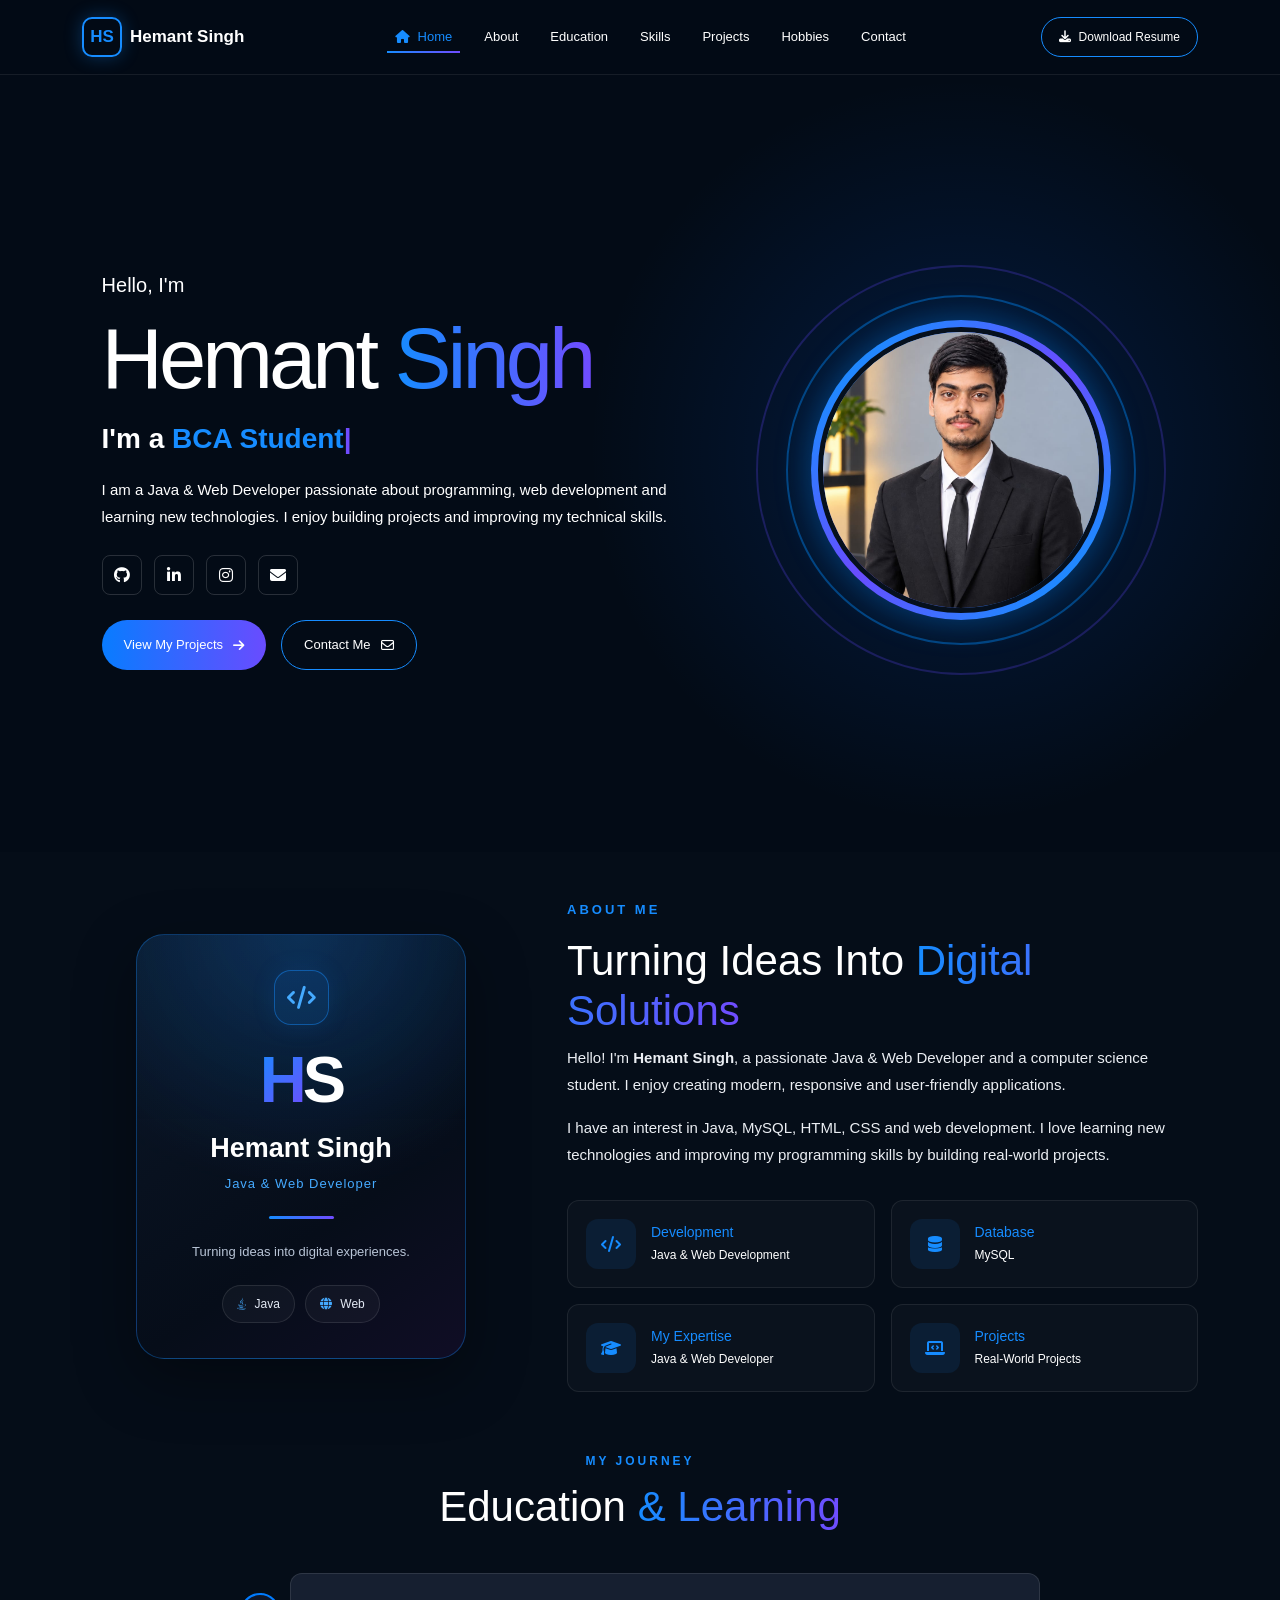
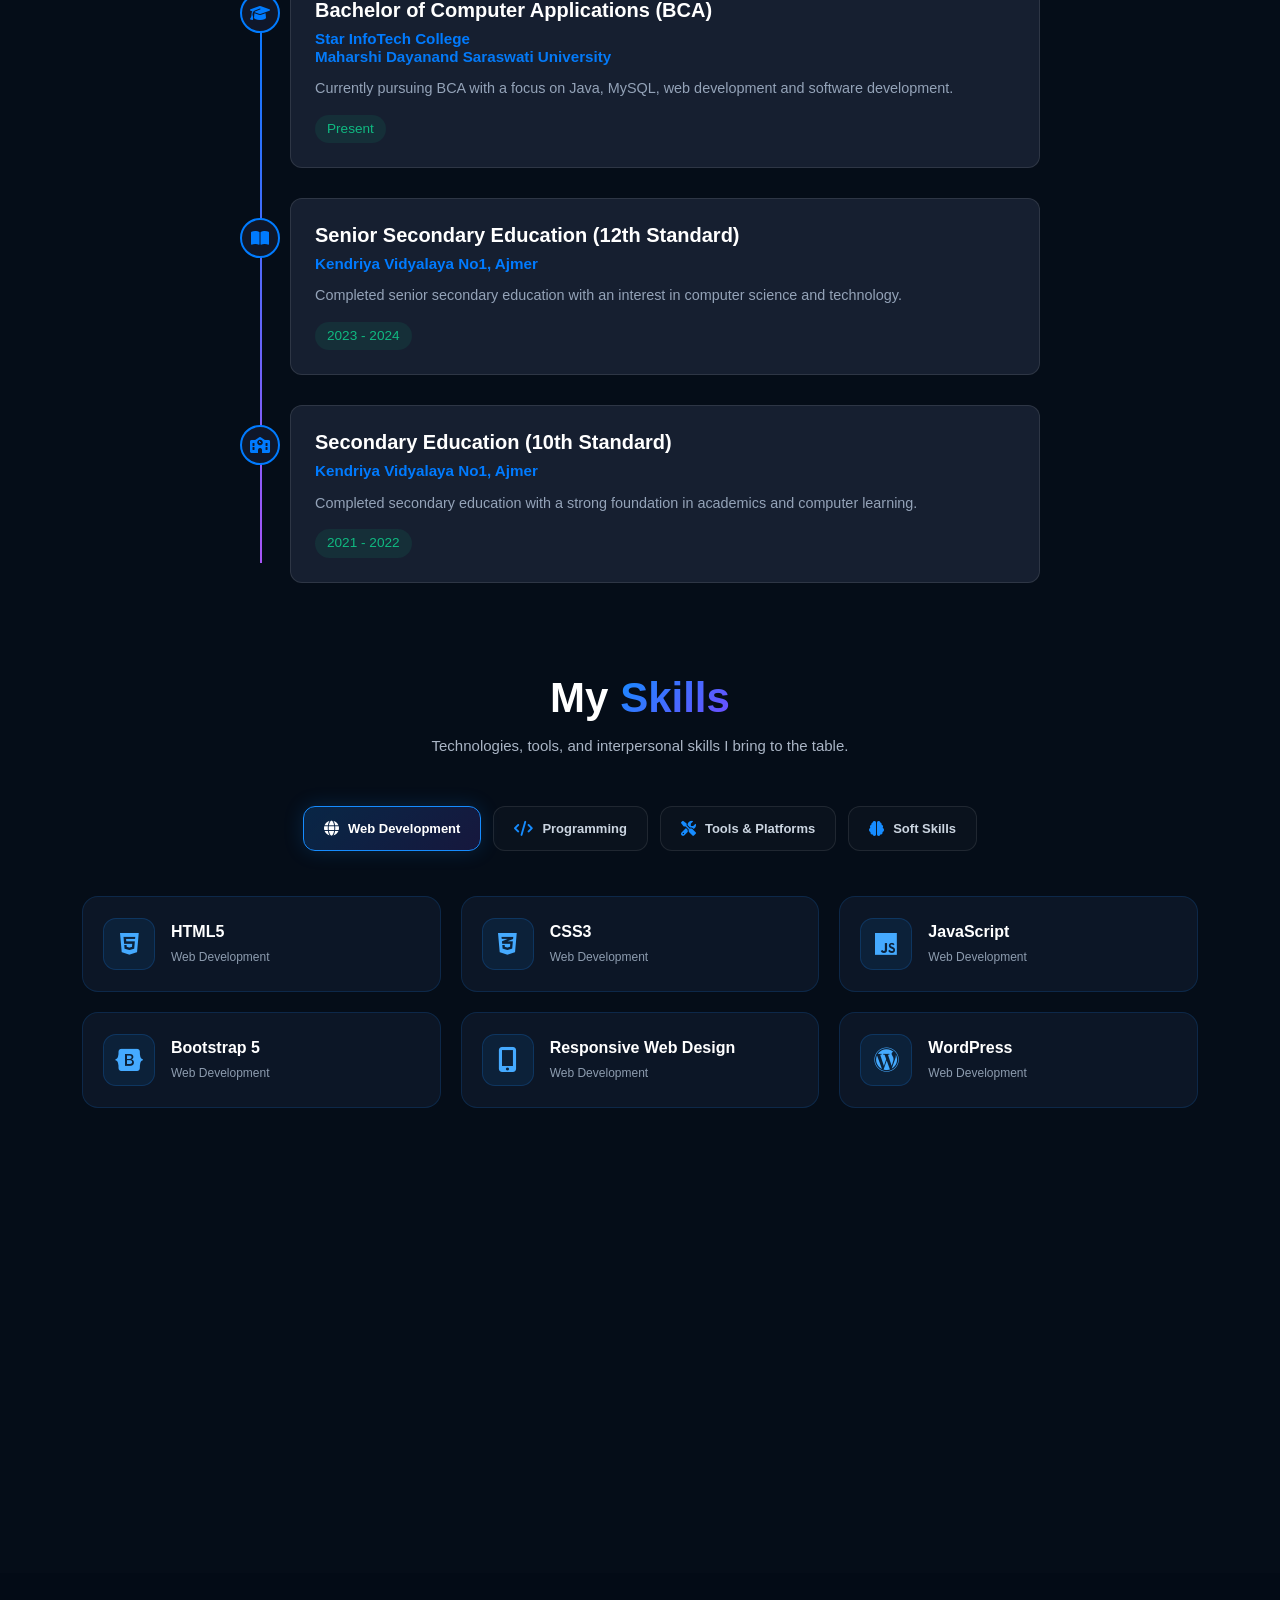
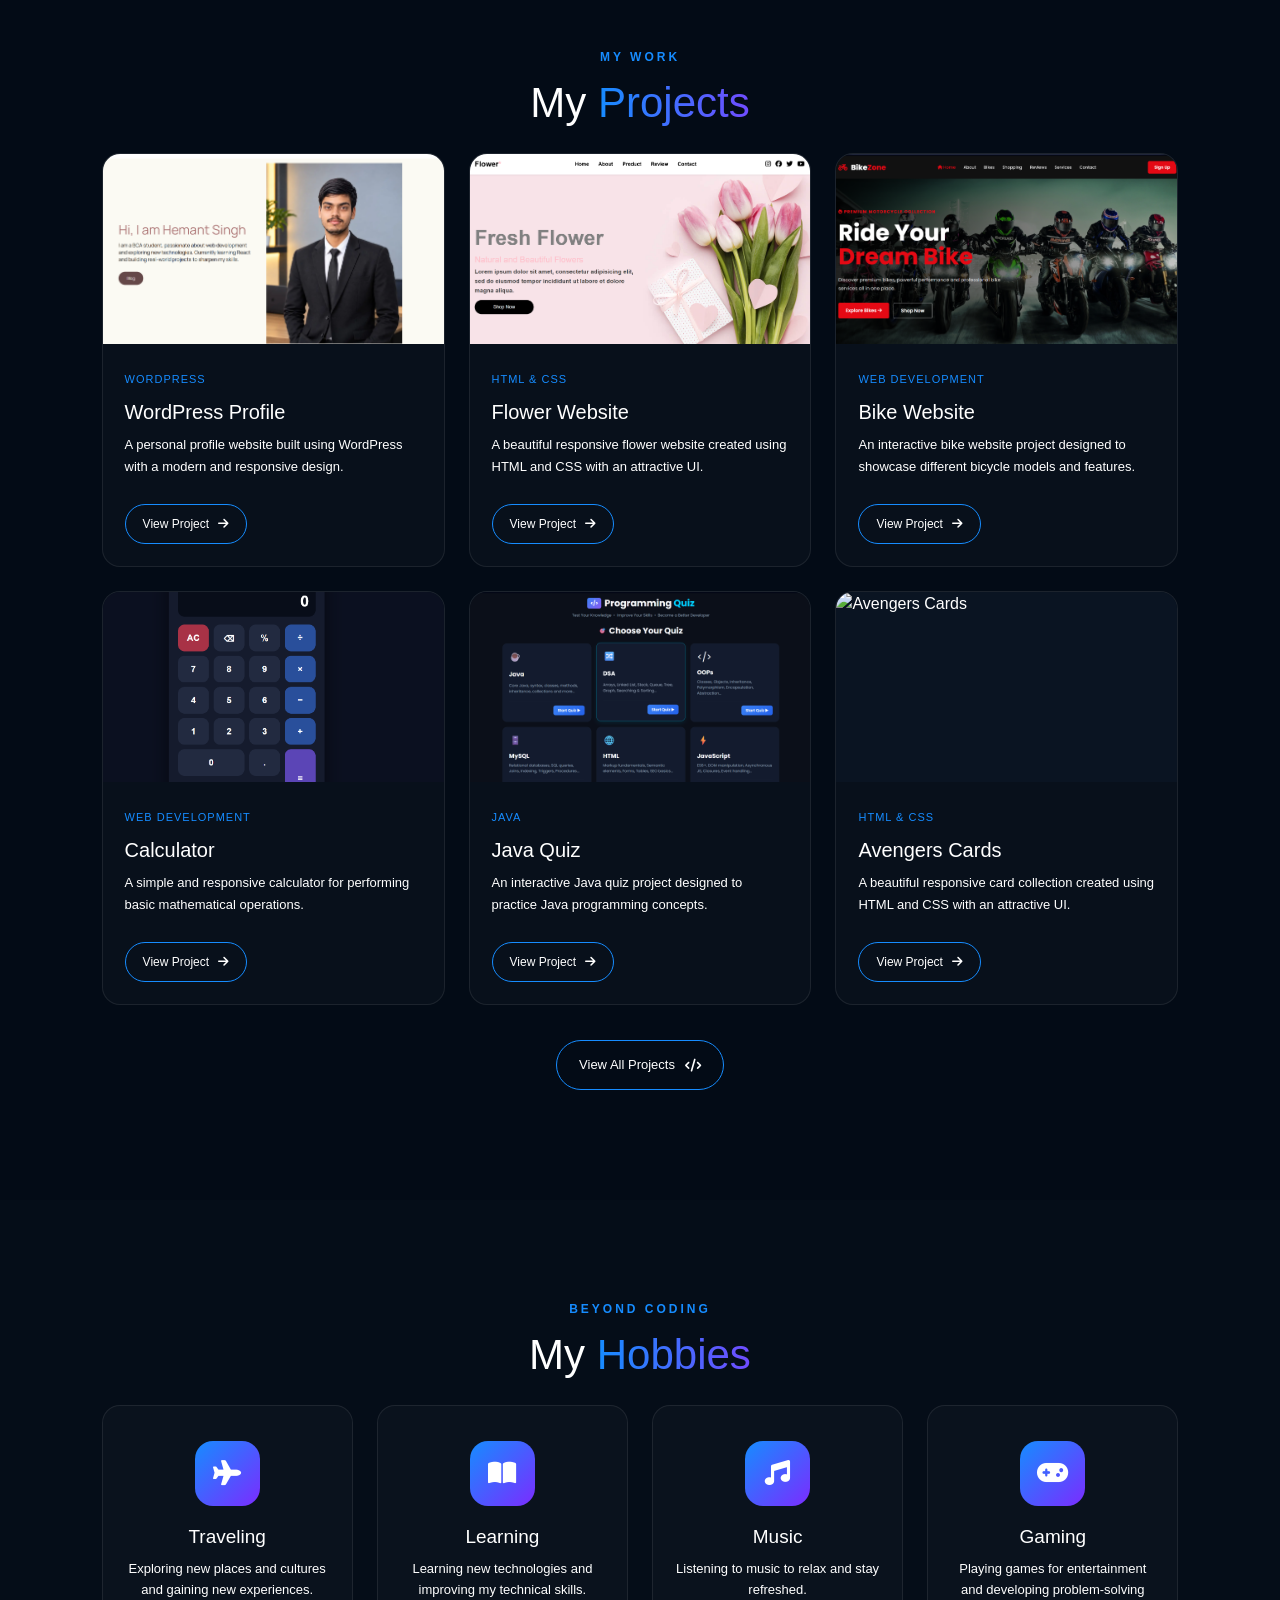
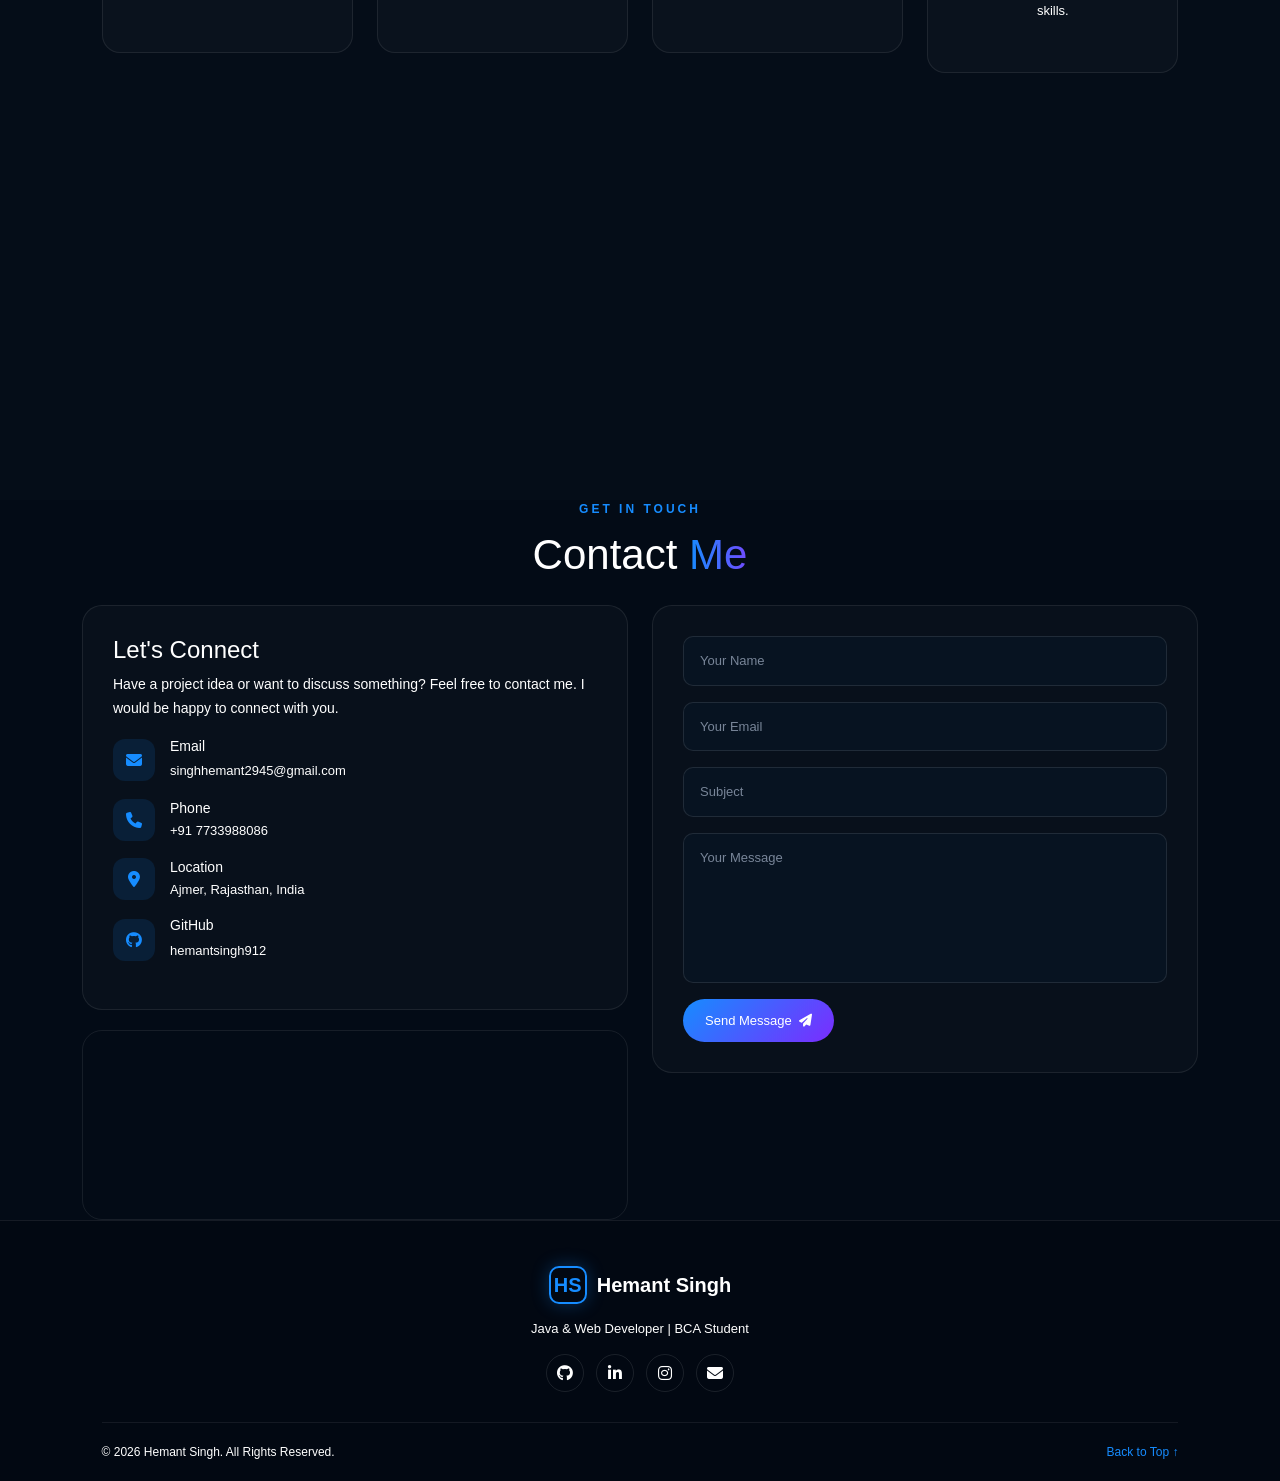
==== index.html @ c43067c3 "Add files via upload" ====
<!DOCTYPE html>
<html lang="en">

<head>
    <meta charset="UTF-8">
    <meta name="viewport" content="width=device-width, initial-scale=1.0">

    <title>Hemant Singh | Portfolio</title>

    <link href="https://cdn.jsdelivr.net/npm/bootstrap@5.3.3/dist/css/bootstrap.min.css"rel="stylesheet">
    <link rel="stylesheet"href="https://cdnjs.cloudflare.com/ajax/libs/font-awesome/6.5.2/css/all.min.css">
    <link rel="stylesheet" href="css/style.css">

    <script
            src="https://cdn.jsdelivr.net/npm/bootstrap@5.3.3/dist/js/bootstrap.bundle.min.js">
    </script>

</head>

<body>

    
<nav class="navbar navbar-expand-lg navbar-dark fixed-top custom-navbar">

    <div class="container">

        <a href="#home"class="navbar-brand logo d-flex align-items-center gap-2">

            <span>HS</span>
            Hemant Singh

        </a>

        <button class="navbar-toggler border-0 shadow-none"type="button"data-bs-toggle="collapse"
        data-bs-target="#portfolioNavbar"aria-controls="portfolioNavbar"aria-expanded="false"
        aria-label="Toggle navigation">
            <i class="fa-solid fa-bars"></i>
        </button>

        <div class="collapse navbar-collapse" id="portfolioNavbar">

            <ul class="navbar-nav mx-auto gap-lg-3 text-center">

                <li class="nav-item">
                    <a class="nav-link active" href="#home">
                        <i class="fa-solid fa-house me-1"></i>
                        Home
                    </a>
                </li>

                <li class="nav-item">
                    <a class="nav-link" href="#about">About</a>
                </li>

                <li class="nav-item">
                    <a class="nav-link" href="#education">Education</a>
                </li>

                <li class="nav-item">
                    <a class="nav-link" href="#skills">Skills</a>
                </li>

                <li class="nav-item">
                    <a class="nav-link" href="#projects">Projects</a>
                </li>

                <li class="nav-item">
                    <a class="nav-link" href="#hobbies">Hobbies</a>
                </li>

                <li class="nav-item">
                    <a class="nav-link" href="#contact">Contact</a>
                </li>

            </ul>

            <a href="Hemant_Singh_Resume2026.pdf" class="cv-btn mx-auto mx-lg-0" download>

                <i class="fa-solid fa-download"></i>
                Download Resume

            </a>

          

        </div>

    </div>

</nav>


<!-- =========================================================
     HOME
========================================================= -->

<section id="home"
         class="home min-vh-100 d-flex align-items-center">

    <div class="container">

        <div class="row align-items-center gy-5">

            <div class="col-lg-7 home-content">

                <p class="hello mb-3">Hello, I'm </p>
                <h1>Hemant <span>Singh</span></h1>
                <h2 class="typing-heading" style="color: white;">
                    I'm a <span id="typing-text"></span><span class="cursor">|</span>
                </h2>

                <p class="description">
                    I am a Java & Web Developer passionate about programming,
                    web development and learning new technologies.
                    I enjoy building projects and improving my
                    technical skills.
                </p>

                <div class="social">

                    <a href="https://github.com/hemantsingh912" aria-label="GitHub">
                        <i class="fa-brands fa-github"></i>
                    </a>

                    <a href="https://www.linkedin.com/in/hemant-singh-1b76ba379/" aria-label="LinkedIn">
                        <i class="fa-brands fa-linkedin-in"></i>
                    </a>

                    <a href="https://www.instagram.com/hemantsingh5435/" aria-label="Instagram">
                        <i class="fa-brands fa-instagram"></i>
                    </a>

                    <a href="mailto:singhhemant2945@gmail.com" aria-label="Email">
                        <i class="fa-solid fa-envelope"></i>
                    </a>

                </div>

                <div class="buttons">

                    <a href="#projects" class="btn-primary-custom">
                        View My Projects
                        <i class="fa-solid fa-arrow-right"></i>

                    </a>

                    <a href="#contact"class="btn-secondary-custom">
                        Contact Me
                        <i class="fa-regular fa-envelope"></i>
                    </a>
                </div>
            </div>

            

            <div class="col-lg-5 home-image">

                <div class="profile-circle">
                    <img src="image/hemantsingh.jpeg"alt="Hemant Singh">
                </div>

                <div class="circle-one"></div>
                <div class="circle-two"></div>
            </div>
        </div>
    </div>
</section>


<!-- =========================================================
     ABOUT
========================================================= -->

<section id="about" class="about">

    <div class="container">

        <div class="row align-items-center g-5">

            <div class="col-lg-5">

              
<div class="about-box mx-auto">

    <div class="about-card-glow"></div>

    <div class="about-icon">
        <i class="fa-solid fa-code"></i>
    </div>

    <div class="about-initials">
        <span>H</span>S
    </div>

    <h3>Hemant Singh</h3>

    <p class="about-role">Java & Web Developer</p>

    <div class="about-divider"></div>

    <p class="about-description">Turning ideas into digital experiences.</p>

    <div class="about-badges">
        <span><i class="fa-brands fa-java"></i> Java</span>
        <span><i class="fa-solid fa-globe"></i> Web</span>
    </div>

</div>



            </div>

            <div class="col-lg-7 about-content">

                <p class="section-tag">ABOUT ME</p>

                <h2>Turning Ideas Into
                    <span>Digital Solutions</span>
                </h2>

                <p>
                    Hello! I'm <strong>Hemant Singh</strong>, a passionate
                    Java & Web Developer and a computer science
                    student. I enjoy creating modern, responsive and
                    user-friendly applications.
                </p>

                <p >
                    I have an interest in Java, MySQL, HTML, CSS and
                    web development. I love learning new technologies
                    and improving my programming skills by building
                    real-world projects.
                </p>


                <div class="row g-3 mt-3">

                    <div class="col-md-6">
                        <div class="info-item h-100">

                            <i class="fa-solid fa-code"></i>

                            <div>
                                <h4>Development</h4>
                                <p>Java & Web Development</p>
                            </div>

                        </div>
                    </div>


                    <div class="col-md-6">
                        <div class="info-item h-100">

                            <i class="fa-solid fa-database"></i>

                            <div>
                                <h4>Database</h4>
                                <p>MySQL</p>
                            </div>

                        </div>
                    </div>


                    <div class="col-md-6">
                        <div class="info-item h-100">

                            <i class="fa-solid fa-graduation-cap"></i>

                            <div>
                                <h4>My Expertise</h4>
                                <p>Java & Web Developer</p>
                            </div>

                        </div>
                    </div>


                    <div class="col-md-6">
                        <div class="info-item h-100">

                            <i class="fa-solid fa-laptop-code"></i>

                            <div>
                                <h4>Projects</h4>
                                <p>Real-World Projects</p>
                            </div>

                        </div>
                    </div>

                </div>

            </div>

        </div>

    </div>

</section>


<!-- =========================================================
     EDUCATION
========================================================= -->

<section id="education" class="education">
    <div class="container">
        <div class="section-heading">
            <p>MY JOURNEY</p>
            <h2>Education <span>& Learning</span></h2>
        </div>

        <div class="timeline-container">
            <div class="timeline-line"></div>

           <!-- BCA -->
             <div class="timeline-item">
                <div class="timeline-icon">
                    <i class="fa-solid fa-graduation-cap"></i>
                </div>
                <div class="education-card">
                    <div class="edu-content">
                        <h3>Bachelor of Computer Applications (BCA)</h3>
                        <h4><b style="color: #007bff;">Star InfoTech College</b><br><b style="color: #047af8;">Maharshi Dayanand Saraswati University</b></h4>
                        <p>
                            Currently pursuing BCA with a focus on Java,
                            MySQL, web development and software development.
                        </p>
                        <span class="edu-year">Present</span>
                    </div>
                </div>
            </div> 

            <!-- 12TH -->
            <div class="timeline-item">
                <div class="timeline-icon">
                    <i class="fa-solid fa-book-open"></i>
                </div>
                <div class="education-card">
                    <div class="edu-content">
                        <h3>Senior Secondary Education (12th Standard)</h3>
                        <h4><b style="color: #007bff;">Kendriya Vidyalaya No1, Ajmer</b></h4>
                        <p>
                            Completed senior secondary education with an
                            interest in computer science and technology.
                        </p>
                        <span class="edu-year">2023 - 2024</span>
                    </div>
                </div>
            </div>
             <!-- 10TH -->
            <div class="timeline-item">
                <div class="timeline-icon">
                    <i class="fa-solid fa-school"></i>
                </div>
                <div class="education-card">
                    <div class="edu-content">
                        <h3>Secondary Education (10th Standard)</h3>
                        <h4><b style="color: #007bff;">Kendriya Vidyalaya No1, Ajmer</b></h4>
                        <p>
                            Completed secondary education with a strong
                            foundation in academics and computer learning.
                        </p>
                        <span class="edu-year">2021 - 2022</span>
                    </div>
                </div>
            </div>
            

        </div>
    </div>
</section>





<!-- =========================================================
     SKILLS
========================================================= -->

<section id="skills" class="hs-skills">

    <div class="container">

        <!-- HEADER -->

        <div class="text-center mb-5">

            <!-- <div class="hs-skills-tag">
                <i class="fa-solid fa-code"></i>
                TECHNICAL & PROFESSIONAL SKILLS
            </div> -->

            <h2 class="hs-skills-title">
                My <span>Skills</span>
            </h2>

            <p class="hs-skills-subtitle">
                Technologies, tools, and interpersonal skills I bring to the table.
            </p>

        </div>


        <!-- CATEGORY FILTERS -->

        <div class="hs-skill-filters">

            <button class="hs-filter-btn active"
                data-filter="web"
                aria-pressed="true">

                <i class="fa-solid fa-globe"></i>
                Web Development

            </button>

            <button class="hs-filter-btn"
                data-filter="programming"
                aria-pressed="false">

                <i class="fa-solid fa-code"></i>
                Programming

            </button>

            <button class="hs-filter-btn"
                data-filter="tools"
                aria-pressed="false">

                <i class="fa-solid fa-screwdriver-wrench"></i>
                Tools & Platforms

            </button>

            <button class="hs-filter-btn"
                data-filter="softskills"
                aria-pressed="false">

                <i class="fa-solid fa-brain"></i>
                Soft Skills

            </button>

        </div>


        <!-- SKILLS GRID -->

        <div class="hs-skills-grid">


            <!-- WEB DEVELOPMENT -->

            <div class="hs-skill-card" data-category="web">

                <div class="hs-skill-icon">
                    <i class="fa-brands fa-html5"></i>
                </div>

                <div>
                    <h4>HTML5</h4>
                    <p>Web Development</p>
                </div>

            </div>


            <div class="hs-skill-card" data-category="web">

                <div class="hs-skill-icon">
                    <i class="fa-brands fa-css3-alt"></i>
                </div>

                <div>
                    <h4>CSS3</h4>
                    <p>Web Development</p>
                </div>

            </div>


            <div class="hs-skill-card" data-category="web">

                <div class="hs-skill-icon">
                    <i class="fa-brands fa-js"></i>
                </div>

                <div>
                    <h4>JavaScript</h4>
                    <p>Web Development</p>
                </div>

            </div>


            <div class="hs-skill-card" data-category="web">

                <div class="hs-skill-icon">
                    <i class="fa-brands fa-bootstrap"></i>
                </div>

                <div>
                    <h4>Bootstrap 5</h4>
                    <p>Web Development</p>
                </div>

            </div>

            <div class="hs-skill-card" data-category="web">

                <div class="hs-skill-icon">
                    <i class="fa-solid fa-mobile-screen-button"></i>
                </div>

                <div>
                    <h4>Responsive Web Design</h4>
                    <p>Web Development</p>
                </div>

            </div>


            <div class="hs-skill-card" data-category="web">

                <div class="hs-skill-icon">
                    <i class="fa-brands fa-wordpress"></i>
                </div>

                <div>
                    <h4>WordPress</h4>
                    <p>Web Development</p>
                </div>

            </div>


            <!-- PROGRAMMING -->

            <div class="hs-skill-card" data-category="programming">

                <div class="hs-skill-icon">
                    <i class="fa-brands fa-java"></i>
                </div>

                <div>
                    <h4>Java</h4>
                    <p>Programming</p>
                </div>

            </div>

            <div class="hs-skill-card" data-category="programming">

                <div class="hs-skill-icon">
                    <i class="fa-solid fa-diagram-project"></i>
                </div>

                <div>
                    <h4>Data Structures & Algorithms (DSA)</h4>
                    <p>Programming</p>
                </div>

            </div>


            <div class="hs-skill-card" data-category="programming">

                <div class="hs-skill-icon">
                    <i class="fa-solid fa-c"></i>
                </div>

                <div>
                    <h4>C</h4>
                    <p>Programming</p>
                </div>

            </div>


            <div class="hs-skill-card" data-category="programming">

                <div class="hs-skill-icon">
                    <i class="fa-solid fa-code"></i>
                </div>

                <div>
                    <h4>C++</h4>
                    <p>Programming</p>
                </div>

            </div>


            <div class="hs-skill-card" data-category="programming">

                <div class="hs-skill-icon">
                    <i class="fa-brands fa-python"></i>
                </div>

                <div>
                    <h4>Python</h4>
                    <p>Programming</p>
                </div>

            </div>


            <div class="hs-skill-card" data-category="programming">

                <div class="hs-skill-icon">
                    <i class="fa-solid fa-database"></i>
                </div>

                <div>
                    <h4>MySQL</h4>
                    <p>Database & Programming</p>
                </div>

            </div>


            <!-- TOOLS & PLATFORMS -->

            <div class="hs-skill-card" data-category="tools">

                <div class="hs-skill-icon">
                    <i class="fa-brands fa-github"></i>
                </div>

                <div>
                    <h4>Git & GitHub</h4>
                    <p>Version Control</p>
                </div>

            </div>


            <div class="hs-skill-card" data-category="tools">

                <div class="hs-skill-icon">
                    <i class="fa-solid fa-palette"></i>
                </div>

                <div>
                    <h4>Canva</h4>
                    <p>Design Tool</p>
                </div>

            </div>


            <div class="hs-skill-card" data-category="tools">

                <div class="hs-skill-icon">
                    <i class="fa-brands fa-salesforce"></i>
                </div>

                <div>
                    <h4>Salesforce</h4>
                    <p>Platform</p>
                </div>

            </div>

            <div class="hs-skill-card" data-category="tools">

                <div class="hs-skill-icon">
                    <i class="fa-solid fa-code"></i>
                </div>

                <div>
                    <h4>Visual Studio Code (VS Code)</h4>
                    <p>Development Tool</p>
                </div>

            </div>


            <div class="hs-skill-card" data-category="tools">

                <div class="hs-skill-icon">
                    <i class="fa-solid fa-cloud"></i>
                </div>

                <div>
                    <h4>Cloud AI</h4>
                    <p>Platform</p>
                </div>

            </div>


            <!-- SOFT SKILLS -->

            <div class="hs-skill-card" data-category="softskills">

                <div class="hs-skill-icon">
                    <i class="fa-solid fa-comments"></i>
                </div>

                <div>
                    <h4>Communication</h4>
                    <p>Soft Skills</p>
                </div>

            </div>


            <div class="hs-skill-card" data-category="softskills">

                <div class="hs-skill-icon">
                    <i class="fa-solid fa-people-group"></i>
                </div>

                <div>
                    <h4>Teamwork</h4>
                    <p>Soft Skills</p>
                </div>

            </div>


            <div class="hs-skill-card" data-category="softskills">

                <div class="hs-skill-icon">
                    <i class="fa-solid fa-lightbulb"></i>
                </div>

                <div>
                    <h4>Problem Solving</h4>
                    <p>Soft Skills</p>
                </div>

            </div>


            <div class="hs-skill-card" data-category="softskills">

                <div class="hs-skill-icon">
                    <i class="fa-solid fa-clock"></i>
                </div>

                <div>
                    <h4>Time Management</h4>
                    <p>Soft Skills</p>
                </div>

            </div>


            <div class="hs-skill-card" data-category="softskills">

                <div class="hs-skill-icon">
                    <i class="fa-solid fa-sliders"></i>
                </div>

                <div>
                    <h4>Adaptability</h4>
                    <p>Soft Skills</p>
                </div>

            </div>


            <div class="hs-skill-card" data-category="softskills">

                <div class="hs-skill-icon">
                    <i class="fa-solid fa-book-open"></i>
                </div>

                <div>
                    <h4>Continuous Learning</h4>
                    <p>Soft Skills</p>
                </div>

            </div>


        </div>

    </div>

</section>

<!-- =========================================================
     PROJECTS
========================================================= -->

<section id="projects" class="projects">

    <div class="container">

        <div class="section-heading">

            <p>MY WORK</p>

            <h2>
                My <span>Projects</span>
            </h2>

        </div>


        <div class="row g-4">

            <!-- WORDPRESS -->

            <div class="col-md-6 col-lg-4">

                <div class="project-card">

                    <div class="project-image">
                        <img src="image/pw.png"
                             alt="WordPress Project">
                    </div>

                    <div class="project-content">

                        <span class="project-type">
                            WordPress
                        </span>

                        <h3>WordPress Profile</h3>

                        <p>
                            A personal profile website built using
                            WordPress with a modern and responsive design.
                        </p>

                        <a href="https://hemantsinghdev.blog/" class="project-btn " target="_blank">
                            View Project
                            <i class="fa-solid fa-arrow-right"></i>
                        </a>

                    </div>

                </div>

            </div>


            <!-- Flower website -->

             <div class="col-md-6 col-lg-4">

                <div class="project-card">

                    <div class="project-image">
                        <img src="image/flower.png"
                             alt="Flower Website">
                    </div>

                    <div class="project-content">

                        <span class="project-type">
                            HTML & CSS
                        </span>

                        <h3>Flower Website</h3>

                        <p>
                            A beautiful responsive flower website created
                            using HTML and CSS with an attractive UI.
                        </p>

                        <a href="https://hemantsingh912.github.io/flower-Web-site/" class="project-btn" target="_blank">
                            View Project
                            <i class="fa-solid fa-arrow-right"></i>
                        </a>

                    </div>

                </div>

            </div>


            <!-- Bike Website -->

            <div class="col-md-6 col-lg-4">

                <div class="project-card">

                    <div class="project-image">
                        <img src="image/bike.png"
                             alt="Bike Website">
                    </div>

                    <div class="project-content">

                        <span class="project-type">
                            Web Development
                        </span>

                        <h3>Bike Website</h3>

                        <p>
                            An interactive bike website project designed
                            to showcase different bicycle models and features.
                        </p>

                        <a href="https://hemantsingh912.github.io/BikeWebsite/" class="project-btn" target="_blank">
                            View Project
                            <i class="fa-solid fa-arrow-right"></i>
                        </a>

                    </div>

                </div>

            </div>


            <!-- AGE CALCULATOR -->

            <div class="col-md-6 col-lg-4">

                <div class="project-card">

                    <div class="project-image">
                        <img src="image/calculator.png"
                             alt="Calculator">
                    </div>

                    <div class="project-content">

                        <span class="project-type">
                            Web Development
                        </span>

                        <h3>Calculator</h3>

                        <p>
                            A simple and responsive calculator for
                            performing basic mathematical operations.
                        </p>

                        <a href="https://hemantsingh912.github.io/Calculator/" class="project-btn" target="_blank">
                            View Project
                            <i class="fa-solid fa-arrow-right"></i>
                        </a>

                    </div>

                </div>

            </div>

            <!-- JAVA -->

            <div class="col-md-6 col-lg-4">

                <div class="project-card">

                    <div class="project-image">
                        <img src="image/quiz.png"
                             alt="Java Quiz">
                    </div>

                    <div class="project-content">

                        <span class="project-type">
                            Java
                        </span>

                        <h3>Java Quiz</h3>

                        <p>
                            An interactive Java quiz project designed
                            to practice Java programming concepts.
                        </p>

                        <a href="https://hemantsingh912.github.io/Quiz/" class="project-btn" target="_blank">
                            View Project
                            <i class="fa-solid fa-arrow-right"></i>
                        </a>

                    </div>

                </div>

            </div>

            <!-- Cards -->

            <div class="col-md-6 col-lg-4">

                <div class="project-card">

                    <div class="project-image">
                        <img src="image/ACards.png"
                             alt="Avengers Cards">
                    </div>

                    <div class="project-content">

                        <span class="project-type">
                            HTML & CSS
                        </span>

                        <h3>Avengers Cards</h3>

                        <p>
                            A beautiful responsive card collection created
                            using HTML and CSS with an attractive UI.
                        </p>

                        <a href="https://hemantsingh912.github.io/Averenger-cards/" class="project-btn" target="_blank">
                            View Project
                            <i class="fa-solid fa-arrow-right"></i>
                        </a>

                    </div>

                </div>

            </div>

        </div>

    </div>
        <div class="back-profile">
            <a href="project.html"class="btn-secondary-custom"> View All Projects<i class="fa-solid fa-code"></i></a>

    </div>

</section>


<!-- =========================================================
     HOBBIES
========================================================= -->

<section id="hobbies" class="hobbies">

    <div class="container">

        <div class="section-heading">

            <p>BEYOND CODING</p>

            <h2>
                My <span>Hobbies</span>
            </h2>

        </div>


        <div class="row g-4 justify-content-center">

            <!-- Traveling -->

            <div class="col-sm-6 col-lg-3">

                <div class="hobby-card">

                    <div class="hobby-icon">
                        <i class="fa-solid fa-plane"></i>
                    </div>

                    <h3>Traveling</h3>

                    <p>
                        Exploring new places and cultures and gaining new experiences.
                    </p>

                </div>

            </div>


            <!-- LEARNING -->

            <div class="col-sm-6 col-lg-3">

                <div class="hobby-card">

                    <div class="hobby-icon">
                        <i class="fa-solid fa-book-open"></i>
                    </div>

                    <h3>Learning</h3>

                    <p>
                        Learning new technologies and improving my
                        technical skills.
                    </p>

                </div>

            </div>


            <!-- MUSIC -->

            <div class="col-sm-6 col-lg-3">

                <div class="hobby-card">

                    <div class="hobby-icon">
                        <i class="fa-solid fa-music"></i>
                    </div>

                    <h3>Music</h3>

                    <p>
                        Listening to music to relax and stay refreshed.
                    </p>

                </div>

            </div>


            <!-- GAMING -->

            <div class="col-sm-6 col-lg-3">

                <div class="hobby-card">

                    <div class="hobby-icon">
                        <i class="fa-solid fa-gamepad"></i>
                    </div>

                    <h3>Gaming</h3>

                    <p>
                        Playing games for entertainment and developing
                        problem-solving skills.
                    </p>

                </div>

            </div>

        </div>

    </div>

</section>


<!-- =========================================================
     CONTACT
========================================================= -->

<section id="contact" class="contact">

    <div class="container">

        <div class="section-heading">

            <p>GET IN TOUCH</p>

            <h2>
                Contact <span>Me</span>
            </h2>

        </div>


        <div class="row g-4">

            <!-- LEFT -->

            <div class="col-lg-6">

                <div class="contact-left">

                    <div class="contact-info">

                        <h3>Let's Connect</h3>

                        <p>
                            Have a project idea or want to discuss
                            something? Feel free to contact me.
                            I would be happy to connect with you.
                        </p>


                        <!-- EMAIL -->

                        <div class="contact-item">

                            <i class="fa-solid fa-envelope"></i>

                            <div>
                                <h4>Email</h4>

                                <a href="mailto:singhhemant2945@gmail.com">
                                    singhhemant2945@gmail.com
                                </a>
                            </div>

                        </div>


                        <!-- PHONE -->

                        <div class="contact-item">

                            <i class="fa-solid fa-phone"></i>

                            <div>
                                <h4>Phone</h4>
                                <p>+91 7733988086</p>
                            </div>

                        </div>


                        <!-- LOCATION -->

                        <div class="contact-item">

                            <i class="fa-solid fa-location-dot"></i>

                            <div>
                                <h4>Location</h4>
                                <p>Ajmer, Rajasthan, India</p>
                            </div>

                        </div>


                        <!-- GITHUB -->

                        <div class="contact-item">

                            <i class="fa-brands fa-github"></i>

                            <div>
                                <h4>GitHub</h4>

                                <a href="https://github.com/hemantsingh912" target="_blank" rel="noopener noreferrer">
                                     hemantsingh912
                                </a>
                            </div>

                        </div>

                    </div>


                    <!-- MAP -->

                    <div class="map">

                        <iframe
                            src="https://www.google.com/maps?q=Ajmer,Rajasthan,India&output=embed"
                            loading="lazy"
                            title="Ajmer Map">
                        </iframe>

                    </div>

                </div>

            </div>


            <!-- RIGHT -->

    
<!-- RIGHT: CONTACT FORM -->

<div class="col-lg-6">



<div id="contact-form-wrapper">

   <form
    id="contact-form"
    class="contact-form h-100"
    action="https://formsubmit.co/singhhemant2945@gmail.com"
    method="POST">

    <input type="hidden" name="_subject"
        value="New Contact Message - Hemant Singh Portfolio">

    <input type="hidden" name="_captcha" value="true">

    <input type="text"
        name="name"
        class="form-control"
        placeholder="Your Name"
        autocomplete="name"
        required>

    <input type="email"
        name="email"
        class="form-control"
        placeholder="Your Email"
        autocomplete="email"
        required>

    <input type="text"
        name="subject"
        class="form-control"
        placeholder="Subject"
        required>

    <textarea
        name="message"
        class="form-control"
        placeholder="Your Message"
        rows="6"
        required
        style="resize: none;"></textarea>

    <button type="submit" class="contact-submit" id="send-btn">
        Send Message
        <i class="fa-solid fa-paper-plane ms-1"></i>
    </button>

</form>

</div>



</div>



        </div>

    </div>

</section>


<!-- =========================================================
     FOOTER
========================================================= -->

<footer class="footer">

    <div class="container">

        <div class="footer-content">

            <a href="#home"
               class="footer-logo">

                <span>HS</span>
                Hemant Singh

            </a>

            <p>
                Java & Web Developer | BCA Student
            </p>


            <div class="footer-social">

                <a href="https://github.com/hemantsingh912" aria-label="GitHub">
                    <i class="fa-brands fa-github"></i>
                </a>

                <a href="https://www.linkedin.com/in/hemant-singh-1b76ba379/" aria-label="LinkedIn">
                    <i class="fa-brands fa-linkedin-in"></i>
                </a>

                <a href="https://www.instagram.com/hemantsingh5435/" aria-label="Instagram">
                    <i class="fa-brands fa-instagram"></i>
                </a>

                <a href="mailto:singhhemant2945@gmail.com"
                   aria-label="Email">

                    <i class="fa-solid fa-envelope"></i>

                </a>

            </div>

        </div>


        <div class="footer-bottom
                    d-flex
                    flex-column
                    flex-md-row
                    justify-content-between
                    align-items-center
                    gap-3">

            <p class="mb-0">© 2026 Hemant Singh. All Rights Reserved.</p>

            <a href="#home">
                Back to Top ↑
            </a>

        </div>

    </div>

</footer>

<!-- =========================================================
     MAIN JAVASCRIPT
     1. NAVBAR ACTIVE LINK
     2. NAVBAR HIDE / SHOW
     3. HOME TYPING ANIMATION
     4. SKILLS FILTER
========================================================= -->

<script>
document.addEventListener("DOMContentLoaded", function () {


    // =====================================================
    // 1. NAVBAR ACTIVE LINK & MOBILE MENU
    // =====================================================

    const navbar = document.querySelector(".custom-navbar");
    const navbarCollapse = document.querySelector("#portfolioNavbar");

    const navLinks = document.querySelectorAll(
        ".navbar-nav .nav-link"
    );

    const sections = document.querySelectorAll("#home, #about, #education, #skills, #projects, #hobbies, #contact"
    );


    // Active link according to scroll position

    function updateActiveNav() {

        let currentSection = "";

        sections.forEach(section => {

            const sectionTop = section.offsetTop;

            if (window.scrollY + 120 >= sectionTop) {
                currentSection = section.getAttribute("id");
            }

        });

        navLinks.forEach(link => {

            link.classList.remove("active");

            if (link.getAttribute("href") === `#${currentSection}`) {
                link.classList.add("active");
            }

        });

    }


    window.addEventListener("scroll", updateActiveNav);
    window.addEventListener("load", updateActiveNav);

    updateActiveNav();


    // Close mobile menu when a link is clicked

    let menuWasClicked = false;

    navLinks.forEach(link => {

        link.addEventListener("click", function () {

            navbar.classList.remove("navbar-hide");

            menuWasClicked = true;

            if (navbarCollapse.classList.contains("show")) {

                bootstrap.Collapse
                    .getOrCreateInstance(navbarCollapse)
                    .hide();

            }

        });

    });



    // =====================================================
    // 2. NAVBAR HIDE / SHOW ON MOBILE SCROLL
    // =====================================================

    let lastScrollY = window.scrollY;

    window.addEventListener("scroll", function () {

        // Desktop par navbar always visible

        if (window.innerWidth > 991) {

            navbar.classList.remove("navbar-hide");
            return;

        }


        // Menu open ho to navbar hide nahi hoga

        if (navbarCollapse.classList.contains("show")) {

            navbar.classList.remove("navbar-hide");

            lastScrollY = window.scrollY;
            return;

        }


        const currentScrollY = window.scrollY;


        // Navigation link click ke baad navbar visible rakho

        if (menuWasClicked) {

            navbar.classList.remove("navbar-hide");

            menuWasClicked = false;
            lastScrollY = currentScrollY;

            return;

        }


        // Scroll down = Hide navbar

        if (currentScrollY > lastScrollY && currentScrollY > 100) {

            navbar.classList.add("navbar-hide");

        }

        // Scroll up = Show navbar

        else {

            navbar.classList.remove("navbar-hide");

        }


        lastScrollY = currentScrollY;

    });



    // =====================================================
    // 3. HOME TYPING ANIMATION
    // =====================================================

    const typingText = document.getElementById("typing-text");

    if (typingText) {

        const words = [
            "BCA Student",
            "Java Developer",
            "Web Developer",
            "Aspiring Salesforce Developer"
        ];

        let wordIndex = 0;
        let charIndex = 0;
        let isDeleting = false;


        function typeEffect() {

            const currentWord = words[wordIndex];

            if (isDeleting) {

                typingText.textContent = currentWord.substring(
                    0,
                    charIndex - 1
                );

                charIndex--;

            } else {

                typingText.textContent = currentWord.substring(
                    0,
                    charIndex + 1
                );

                charIndex++;

            }


            let speed = isDeleting ? 50 : 100;


            if (!isDeleting && charIndex === currentWord.length) {

                speed = 1500;
                isDeleting = true;

            }

            else if (isDeleting && charIndex === 0) {

                isDeleting = false;

                wordIndex = (wordIndex + 1) % words.length;

                speed = 500;

            }


            setTimeout(typeEffect, speed);

        }


        typeEffect();

    }



    // =====================================================
    // 4. SKILLS CATEGORY FILTER
    // =====================================================

    const filterButtons = document.querySelectorAll(".hs-filter-btn");

    const skillCards = document.querySelectorAll(".hs-skill-card");


    if (filterButtons.length && skillCards.length) {

        let currentFilter = "web";


        function applySkillFilter() {

            skillCards.forEach(card => {

                const category = card.dataset.category;

                if (category === currentFilter) {

                    card.style.display = "flex";

                } else {

                    card.style.display = "none";

                }

            });

        }


        filterButtons.forEach(button => {

            button.addEventListener("click", function () {

                filterButtons.forEach(btn => {

                    btn.classList.remove("active");

                    btn.setAttribute("aria-pressed", "false");

                });


                this.classList.add("active");

                this.setAttribute("aria-pressed", "true");


                currentFilter = this.dataset.filter;

                applySkillFilter();

            });

        });


        // Initially show Web Development skills

        applySkillFilter();

    }


});
</script>   

<script>
document.addEventListener("DOMContentLoaded", function () {

    const form = document.getElementById("contact-form");
    const sendButton = document.getElementById("send-btn");

    if (!form || !sendButton) return;

    form.addEventListener("submit", async function (event) {

        event.preventDefault();

        if (!form.checkValidity()) {
            form.reportValidity();
            return;
        }

        const originalText = sendButton.innerHTML;

        sendButton.disabled = true;
        sendButton.innerHTML = "Sending Message...";

        try {

            const formData = Object.fromEntries(
                new FormData(form).entries()
            );

            const response = await fetch(
                "https://formsubmit.co/ajax/singhhemant2945@gmail.com",
                {
                    method: "POST",

                    headers: {
                        "Content-Type": "application/json",
                        "Accept": "application/json"
                    },

                    body: JSON.stringify(formData)
                }
            );

            const result = await response.json();

            if (!response.ok || String(result.success) !== "true") {
                throw new Error(
                    result.message || "Message submission failed."
                );
            }

            // Clear all form inputs
            form.reset();

            console.log("Message sent successfully!");

        } catch (error) {

            console.error("Contact Form Error:", error);

            alert("Message could not be sent. Please try again.");

        } finally {

            sendButton.disabled = false;
            sendButton.innerHTML = originalText;

        }

    });

});
</script>


</body>

</html>


<!--
    projects:- 
    1. wordpress    d     Q1
    2. Hotel management d
    3.flower website d     Q1    
    4.bike website d       Q1
   
    1. Digital clock d 
    2.java Quiz p              Q2
    3.age calucation d        Q2
    4. calculator p
    
    1.New year d
    2.2. normal Cards d
    3.Avenger Cards d       Q2


    1.c project d
    2.c++ project d
    3.java project d

    wordpress,flower,bike,calculator,java Quiz,Avenger cards




    
  -->
---- css/style.css ----
* {
    margin: 0;
    padding: 0;
    box-sizing: border-box;
}

html {
    scroll-behavior: smooth;
    scroll-padding-top: 75px;
}
    
body {
    background: #030b16;
    color: white;
    font-family: Arial, sans-serif;
    overflow-x: hidden;
}

img {
    max-width: 100%;
    display: block;
}

a {
    transition: 0.3s ease;
}


/* =========================================================
   NAVBAR
========================================================= */

.custom-navbar {
    min-height: 75px;
    background: rgba(3, 11, 22, 0.95);
    backdrop-filter: blur(15px);
    border-bottom: 1px solid rgba(255,255,255,0.08);
    z-index: 1000;
}

.logo {
    color: white !important;
    font-size: 17px;
    font-weight: bold;
    white-space: nowrap;
}

.logo span,
.footer-logo span {
    width: 40px;
    height: 40px;
    display: flex;
    align-items: center;
    justify-content: center;
    border: 2px solid #168cff;
    border-radius: 10px;
    color: #168cff;
    box-shadow: 0 0 18px rgba(22,140,255,0.3);
}
/* NAVBAR LINKS */
/* NAVBAR LINKS */
.custom-navbar .nav-link {
    position: relative;
    display: inline-block;
    color: white;
    font-size: 13px;
    padding: 8px 5px;
    transition: color 0.3s ease;
}

/* Underline */
.custom-navbar .nav-link::after {
    content: "";
    position: absolute;
    left: 0;
    bottom: 2px;
    width: 0;
    height: 2px;
    background: linear-gradient(90deg, #168cff, #704cff);
    transition: width 0.3s ease;
}

/* Hover */
.custom-navbar .nav-link:hover {
    color: white;
}

.custom-navbar .nav-link:hover::after {
    width: 100%;
}

/* Active */
.custom-navbar .nav-link.active {
    color: #168cff !important;
    border-bottom: none;
}

.custom-navbar .nav-link.active::after {
    width: 100%;
}


.cv-btn {
    display: inline-flex;
    align-items: center;
    justify-content: center;
    gap: 8px;
    padding: 10px 17px;
    border: 1px solid #168cff;
    border-radius: 25px;
    color: white;
    text-decoration: none;
    font-size: 12px;
    white-space: nowrap;
}

.cv-btn:hover {
    background: #168cff;
    color: white;
    box-shadow: 0 0 20px rgba(22,140,255,.4);
}



/* =========================================================
   HOME
========================================================= */

.home {
    min-height: 100vh;
    padding: 120px 7% 80px;
    overflow: hidden;
    /* Home image ka cirlce color */
    background:radial-gradient(circle at 75% 50%,rgba(0,100,255,.18),transparent 35%);
}

.home-content {
    position: relative;
    z-index: 2;
}

.home h1 {
    font-size: clamp(50px, 7vw, 85px);
    line-height: 1;
    letter-spacing: -4px;
    margin-bottom: 18px;
}

.home h1 span,
.section-heading h2 span,
.about-content h2 span {
    background: linear-gradient(90deg,#168cff,#704cff);
    -webkit-background-clip: text;
    -webkit-text-fill-color: transparent;
}

.home h2 {
    color: #45aaff;
    font-size: 28px;
    line-height: 1.4;
    margin-bottom: 18px;
}

.hello {
    font-size: 20px;
}

.description {
    max-width: 590px;
    color: white;
    font-size: 15px;
    line-height: 1.8;
}

.typing-heading {
    font-size: 28px;
    font-weight: 700;
    color: #ffffff;
}

.typing-heading span {
    color: #168cff;
}

.cursor {
    display: inline-block;
    color: #704cff !important;
    animation: blink 0.7s infinite;
}

@keyframes blink {
    50% {
        opacity: 0;
    }
}

/* =========================================================
   SOCIAL
========================================================= */

.social {
    display: flex;
    gap: 12px;
    margin-top: 25px;
}

.social a {
    width: 40px;
    height: 40px;
    display: flex;
    align-items: center;
    justify-content: center;
    border: 1px solid rgba(255,255,255,.15);
    border-radius: 8px;
    color: white;
    text-decoration: none;
}

.social a:hover {
    background: #168cff;
    border-color: #168cff;
    transform: translateY(-5px);
}


/* =========================================================
   BUTTONS
========================================================= */

.buttons {
    display: flex;
    flex-wrap: wrap;
    gap: 15px;
    margin-top: 25px;
}

.btn-primary-custom,
.btn-secondary-custom {
    display: inline-flex;
    align-items: center;
    justify-content: center;
    gap: 10px;
    padding: 14px 22px;
    border-radius: 25px;
    text-decoration: none;
    font-size: 13px;
}

.btn-primary-custom {
    color: white;
    background: linear-gradient(90deg,#087cff,#694cff);
}

.btn-primary-custom:hover {
    color: white;
    transform: translateY(-4px);
    box-shadow: 0 10px 30px rgba(0,100,255,.4);
}

.btn-secondary-custom {
    color: white;
    border: 1px solid #168cff;
}

.btn-secondary-custom:hover {
    color: white;
    background: #168cff;
    transform: translateY(-4px);
}


/* =========================================================
   PROFILE IMAGE
========================================================= */

.home-image {
    min-height: 500px;
    position: relative;
    display: flex;
    align-items: center;
    justify-content: center;
}

.profile-circle {
    width: 300px;
    height: 300px;
    padding: 7px;
    border-radius: 50%;
    background: linear-gradient(135deg, #00a2ff, #694cff,#00a2ff);
    z-index: 3;
    /* animation: floating 5s ease-in-out infinite; */
    box-shadow: 0 0 35px rgba(0,140,255,.4);
}


.profile-circle img {
    width: 100%;
    height: 100%;
    object-fit: cover;
    object-position: center 30%;
    border-radius: 50%;
    border: 5px solid #06101d;
}



.circle-one,
.circle-two {
    position: absolute;
    border-radius: 50%;
    pointer-events: none;
}

.circle-one {
    width: 350px;
    height: 350px;
    border: 2px solid rgba(0,140,255,.4);
}

.circle-two {
    width: 410px;
    height: 410px;
    border: 2px solid rgba(100,70,255,.25);
    animation: rotate 15s linear infinite;
}




/* =========================================================
   COMMON SECTIONS
========================================================= */
.hobbies {
    padding: 100px 7%;
    min-height: 100vh;
    height: auto;
}

.education,
.skills,
.projects {
    padding: 75px 7%;
}

.about,
.skills,
.hobbies {
    background: #050d18;
}

.education,
.projects,
.contact {
    background: #030b16;
}

.section-heading {
    text-align: center;
    margin-bottom: 25px;
    font-size: 42px;
    font-weight: 800;
}

.section-heading p {
    color: #168cff;
    font-size: 12px;
    letter-spacing: 3px;
    font-weight: bold;
    margin-bottom: 12px;
}

.section-heading h2 {
    font-size: 42px;
}


/* =========================================================
   ABOUT
========================================================= */

/* PREMIUM ABOUT CARD */

.about-box {
    width: 330px;
    max-width: 100%;
    min-height: 420px;
    padding: 35px 25px;
    position: relative;
    isolation: isolate;
    overflow: hidden;

    display: flex;
    flex-direction: column;
    align-items: center;
    justify-content: center;

    text-align: center;

    border: 1px solid rgba(22, 140, 255, 0.35);
    border-radius: 28px;

    background:
        radial-gradient(
            circle at 50% 0%,
            rgba(22, 140, 255, 0.17),
            transparent 55%
        ),
        linear-gradient(
            145deg,
            #0b1728,
            #060d19 65%,
            #100d25
        );

    box-shadow: 0 20px 60px rgba(0, 0, 0, 0.35);

    
transition:
    transform 0.35s ease-in-out,
    border-color 0.35s ease-in-out,
    box-shadow 0.35s ease-in-out,
    background 0.35s ease-in-out;

will-change: transform;


}

/* Animated glow */

.about-card-glow {
    position: absolute;
    top: -100px;
    left: 50%;
    width: 180px;
    height: 180px;
    transform: translateX(-50%);

    background: #168cff;
    filter: blur(100px);
    opacity: 0.18;

    pointer-events: none;
    z-index: -1;
}

.about-box:hover {
    transform: translateY(-10px);
    border-color: #704cff;

    box-shadow:
        0 25px 60px rgba(22, 140, 255, 0.15),
        0 0 30px rgba(112, 76, 255, 0.12);
}

/* Developer icon */

.about-icon {
    width: 55px;
    height: 55px;
    margin-bottom: 22px;

    display: flex;
    align-items: center;
    justify-content: center;

    border: 1px solid rgba(22, 140, 255, 0.45);
    border-radius: 17px;

    background: rgba(22, 140, 255, 0.10);
    color: #45aaff;

    font-size: 23px;

    box-shadow: 0 0 25px rgba(22, 140, 255, 0.12);

    transition: 0.35s ease;
}

.about-box:hover .about-icon {
    color: white;
    background: linear-gradient(135deg, #168cff, #704cff);
    transform: rotate(-6deg) scale(1.08);
}

/* HS initials */

.about-initials {
    font-size: 65px;
    font-weight: 800;
    line-height: 1;
    letter-spacing: -4px;
    margin-bottom: 20px;

    color: white;
}

.about-initials span {
    background: linear-gradient(135deg, #168cff, #704cff);
    -webkit-background-clip: text;
    -webkit-text-fill-color: transparent;
}

/* Name */

.about-box h3 {
    margin-bottom: 10px;
    font-size: 27px;
    font-weight: 700;
    color: white;

    transition: color 0.3s ease;
}

.about-box:hover h3 {
    color: #a9cfff;
}

/* Designation */

.about-box .about-role {
    margin: 0;
    font-size: 13px;
    letter-spacing: 1px;
    color: #45aaff;
}

/* Divider */

.about-divider {
    width: 65px;
    height: 3px;
    margin: 22px 0;

    border-radius: 10px;
    background: linear-gradient(90deg, #168cff, #704cff);
}

/* Description */

.about-box .about-description {
    max-width: 240px;
    margin-bottom: 22px;

    color: #b8c4d6;
    font-size: 13px;
    line-height: 1.7;
}

/* Technology badges */

.about-badges {
    display: flex;
    justify-content: center;
    flex-wrap: wrap;
    gap: 10px;
}

.about-badges span {
    padding: 9px 14px;

    border: 1px solid rgba(255, 255, 255, 0.10);
    border-radius: 20px;

    background: rgba(255, 255, 255, 0.035);
    color: #e4eaf5;

    font-size: 12px;
    font-weight: 500;

    transition: 0.3s ease;
}

.about-badges span i {
    margin-right: 5px;
    color: #45aaff;
}

.about-badges span:hover {
    border-color: #704cff;
    background: rgba(112, 76, 255, 0.12);
    transform: translateY(-3px);
}

/* Mobile */


@media (max-width: 767px) {

.about-box {
    width: 100%;
    max-width: 330px;
    height: auto;
    min-height: 0;
    padding: 25px 15px;
    margin: 0 auto 20px;
    overflow: visible;
    justify-content: center;
}

.about-box .about-initials {
    font-size: 52px;
    margin-bottom: 14px;
}

.about-box h3 {
    font-size: 23px;
    margin-bottom: 8px;
}

.about-box .about-role {
    font-size: 12px;
}

.about-box .about-description {
    font-size: 12px;
    margin-bottom: 15px;
}

.about-box .about-badges {
    display: flex;
    justify-content: center;
    flex-wrap: wrap;
    gap: 6px;
    width: 100%;
}

.about-box .about-badges span {
    padding: 5px 9px;
    font-size: 11px;
    line-height: 1.2;
    white-space: nowrap;
}

.about-box .about-badges span i {
    font-size: 11px;
    margin-right: 3px;
}



}



.about-content h2 {
    font-size: 42px;
    line-height: 1.2;
}

.about-content > p:not(.section-tag) {
   color: #ebeef3;
    font-size: 15px;
    line-height: 1.8;
    max-width: 650px;
}

.section-tag {
    color: #168cff;
    font-size: 13px;
    letter-spacing: 3px;
    font-weight: bold;
}


/* =========================================================
   INFO CARDS
========================================================= */

.info-item {
    display: flex;
    align-items: center;
    gap: 15px;
    padding: 18px;
    border: 1px solid rgba(255,255,255,.08);
    border-radius: 12px;
    background: rgba(255,255,255,.025);
}

.info-item:hover {
    transform: translateY(-5px);
    border-color: #168cff;
}

.info-item i,
.edu-icon,
.skill-icon {
    width: 50px;
    height: 50px;
    min-width: 50px;
    display: flex;
    align-items: center;
    justify-content: center;
    border-radius: 12px;
    background: rgba(22,140,255,.1);
    color: #168cff;
}

.info-item h4 {
    font-size: 14px;
    color: #168cff;
    margin-bottom: 5px;
}

.info-item p {
    color: white;
    font-size: 12px;
    margin: 0;
}


/* =========================================================
   EDUCATION
========================================================= */

.education-card,
.skill-card,
.project-card,
.hobby-card {
    border: 1px solid rgba(255,255,255,.08);
    border-radius: 18px;
    background: rgba(255,255,255,.025);
    transition: .3s;
}

.education {
    padding: 60px 0;
     background: #050d18;
    color: #ffffff;
}

.timeline-container {
    position: relative;
    max-width: 800px;
    margin: 40px auto 0;
    padding-left: 50px;
}

/* Vertical Left Line */
.timeline-line {
    position: absolute;
    top: 20px;
    bottom: 20px;
    left: 20px;
    width: 2px;
    background: linear-gradient(180deg, #007bff 0%, #a855f7 100%);
}

.timeline-item {
    position: relative;
    margin-bottom: 30px;
}

/* Left side icon positioning over the line */
.timeline-icon {
    position: absolute;
    left: -50px;
    top: 20px;
    width: 40px;
    height: 40px;
    border-radius: 50%;
    background-color: #0f172a;
    border: 2px solid #007bff;
    color: #007bff;
    display: flex;
    align-items: center;
    justify-content: center;
    font-size: 16px;
    z-index: 2;
}

/* Education Card Design */
.education-card {
    background: rgba(30, 41, 59, 0.7);
    border: 1px solid rgba(255, 255, 255, 0.1);
    border-radius: 12px;
    padding: 24px;
    transition: all 0.3s ease;
}

.education-card:hover {
    border-color: #007bff;
    transform: translateY(-2px);
}

.edu-content h3 {
    font-size: 1.25rem;
    font-weight: 600;
    margin-bottom: 8px;
    color: #ffffff;
}

.edu-content h4 {
    font-size: 0.95rem;
    margin-bottom: 12px;
}

.edu-content p {
    color: #94a3b8;
    font-size: 0.9rem;
    margin-bottom: 15px;
}

.edu-year {
    display: inline-block;
    padding: 4px 12px;
    border-radius: 20px;
    background-color: rgba(16, 185, 129, 0.1);
    color: #10b981;
    font-size: 0.85rem;
    font-weight: 500;
}

/* =========================================================
   SKILLS SECTION
========================================================= */

.hs-skills {
    
    background: #050d18;
    min-height: 100vh;
    scroll-margin-top: 75px;
}

/* HEADER */

.hs-skills-tag {
    display: inline-flex;
    align-items: center;
    gap: 9px;
    padding: 9px 17px;
    border-radius: 30px;
    border: 1px solid rgba(22, 140, 255, 0.25);
    background: rgba(22, 140, 255, 0.08);
    color: #45aaff;
    font-size: 11px;
    font-weight: 700;
    letter-spacing: 1.5px;
    margin-bottom: 22px;
}

.hs-skills-title {
    color: #fff;
    font-size: 42px;
    font-weight: 800;
}

.hs-skills-title span {
    background: linear-gradient(135deg, #168cff, #704cff);
    background-clip: text;
    -webkit-background-clip: text;
    -webkit-text-fill-color: transparent;
}

.hs-skills-subtitle {
    color: #aab5c5;
    font-size: 15px;
    margin-top: 12px;
}

/* FILTER BUTTONS */

.hs-skill-filters {
    display: flex;
    flex-wrap: wrap;
    justify-content: center;
    gap: 12px;
    margin-bottom: 45px;
}

.hs-filter-btn {
    display: flex;
    align-items: center;
    gap: 9px;
    padding: 12px 20px;
    border: 1px solid rgba(255, 255, 255, 0.09);
    border-radius: 12px;
    background: rgba(255, 255, 255, 0.025);
    color: #cbd5e1;
    font-size: 13px;
    font-weight: 600;
    cursor: pointer;
    transition: all 0.3s ease;
}

.hs-filter-btn i {
    color: #168cff;
    font-size: 15px;
}

.hs-filter-btn:hover {
    color: #fff;
    border-color: #168cff;
    background: rgba(22, 140, 255, 0.08);
}

.hs-filter-btn.active {
    color: #fff;
    border-color: #168cff;
    background: linear-gradient(
        135deg,
        rgba(22, 140, 255, 0.20),
        rgba(112, 76, 255, 0.16)
    );
    box-shadow: 0 0 20px rgba(22, 140, 255, 0.18);
}

.hs-filter-btn.active i {
    color: #fff;
}

/* SKILLS GRID */

.hs-skills-grid {
    display: grid;
    grid-template-columns: repeat(3, minmax(0, 1fr));
    gap: 20px;
}

/* SKILL CARD */

.hs-skill-card {
    display: flex;
    align-items: center;
    gap: 16px;
    min-height: 96px;
    padding: 20px;

    background: rgba(15, 26, 43, 0.75);
    border: 1px solid rgba(22, 140, 255, 0.16);
    border-radius: 16px;

    transition: border-color 0.3s ease, box-shadow 0.3s ease;
}

.hs-skill-card:hover {
    border-color: rgba(22, 140, 255, 0.55);
    box-shadow: 0 10px 30px rgba(22, 140, 255, 0.12);
}



.hs-skill-card.hs-hiding {
    opacity: 0;
    pointer-events: none;
    transform: none;
}

.hs-skill-card[hidden] {
    display: none !important;
}

.hs-skill-card:hover {
    border-color: rgba(22, 140, 255, 0.55);
    box-shadow: 0 10px 30px rgba(22, 140, 255, 0.12);
}

/* ICON */

.hs-skill-icon {
    width: 52px;
    height: 52px;
    min-width: 52px;
    display: flex;
    align-items: center;
    justify-content: center;
    border-radius: 13px;
    border: 1px solid rgba(22, 140, 255, 0.20);
    background: rgba(22, 140, 255, 0.09);
    color: #45aaff;
    font-size: 25px;
    transition: all 0.3s ease;
}

.hs-skill-card:hover .hs-skill-icon {
    background: linear-gradient(135deg, #168cff, #704cff);
    color: #fff;
    border-color: transparent;
    box-shadow: 0 0 18px rgba(22, 140, 255, 0.25);
}

/* CARD TEXT */

.hs-skill-card h4 {
    color: #fff;
    font-size: 16px;
    font-weight: 700;
    margin: 0 0 6px;
    transition: color 0.3s ease;
}

.hs-skill-card:hover h4 {
    color: #45aaff;
}

.hs-skill-card p {
    color: #8d9caf;
    font-size: 12px;
    margin: 0;
}

/* TABLET */

@media (max-width: 991px) {

    .hs-skills-grid {
        grid-template-columns: repeat(2, minmax(0, 1fr));
    }

}

/* MOBILE */

@media (max-width: 576px) {

    .hs-skills {
        padding: 65px 5%;
    }

    .hs-skills-title {
        font-size: 32px;
    }

    .hs-skills-subtitle {
        font-size: 13px;
    }

    .hs-skill-filters {
        gap: 9px;
        margin-bottom: 30px;
    }

    .hs-filter-btn {
        padding: 10px 13px;
        font-size: 11px;
    }

    .hs-skills-grid {
        grid-template-columns: 1fr;
        gap: 14px;
    }

    .hs-skill-card {
        min-height: 95px;
        padding: 18px;
    }

}



/* =========================================================
   PROJECTS
========================================================= */

/* PROJECT CARD */
.project-card {
    overflow: hidden;
    border: 1px solid rgba(255, 255, 255, 0.08);
    border-radius: 18px;

    transition: transform 0.35s ease,
                box-shadow 0.35s ease,
                border-color 0.35s ease;
}

/* PROJECT CARD HOVER */
.project-card:hover {
    transform: translateY(-8px);
    border-color: #704cff;

    box-shadow: 0 12px 28px rgba(112, 76, 255, 0.18);
}

/* PROJECT IMAGE */
.project-image {
    height: 190px;
    overflow: hidden;
    background: #0a1422;
}

.project-image img {
    width: 100%;
    height: 100%;
    object-fit: cover;
    transition: transform 0.4s ease;
}

/* IMAGE ZOOM */
.project-card:hover .project-image img {
    transform: scale(1.08);
}

.project-image img {
    width: 100%;
    height: 100%;
    object-fit: cover;
    transition: .4s;
}

.project-card:hover .project-image img {
    transform: scale(1.08);
}

.project-content {
    padding: 22px;
}

.project-type {
    color: #168cff;
    font-size: 11px;
    text-transform: uppercase;
    letter-spacing: 1px;
}

.project-content h3 {
    font-size: 20px;
    margin: 10px 0;
}

.project-content p {
    color:white;
    font-size: 13px;
    line-height: 1.7;
}

.project-btn {
    display: inline-flex;
    align-items: center;
    gap: 9px;
    margin-top: 10px;
    padding: 10px 17px;
    border: 1px solid #168cff;
    border-radius: 20px;
    color: white;
    text-decoration: none;
    font-size: 12px;
}

.project-btn:hover {
    background: #168cff;
    color: white;
    transform: translateX(4px);
}

.back-profile {
    text-align: center;
    padding: 35px 0;
        }

.back-btn {
    display: inline-flex;
    align-items: center;
    gap: 7px;
    color: white;
    background: linear-gradient(135deg,#168cff,#704cff);
    border: none;
    border-radius: 20px;
    padding: 8px 18px;
    font-size: 10px;
    transition: 0.3s;
}

.back-btn:hover {
    color: white;
    transform: translateY(-2px);
    box-shadow:0 8px 20px rgba(22,140,255,0.20);
}


/* =========================================================
   HOBBIES
========================================================= */

.hobby-card {
    padding: 35px 20px;
    text-align: center;
}

.hobby-icon {
    width: 65px;
    height: 65px;
    margin: auto;
    display: flex;
    align-items: center;
    justify-content: center;
    border-radius: 18px;
    background: linear-gradient(135deg, #168cff, #7b2cff);
    font-size: 25px;
}

.hobby-card h3 {
    margin: 20px 0 10px;
    font-size: 19px;
}

.hobby-card p {
    color:white;
    font-size: 13px;
    line-height: 1.6;
}


/* =========================================================
   CONTACT
========================================================= */

.contact-left {
    display: flex;
    flex-direction: column;
    gap: 20px;
}

.contact-info,
.contact-form {
    padding: 30px;
    border: 1px solid rgba(255,255,255,.08);
    border-radius: 20px;
    background: rgba(255,255,255,.025);
}

.contact-info h3 {
    font-size: 24px;
}

.contact-info > p {
    color: white;
    font-size: 14px;
    line-height: 1.7;
}

.contact-item {
    display: flex;
    align-items: center;
    gap: 15px;
    margin: 17px 0;
}

.contact-item i {
    width: 42px;
    height: 42px;
    min-width: 42px;
    display: flex;
    align-items: center;
    justify-content: center;
    border-radius: 12px;
    background: rgba(22,140,255,.12);
    color: #168cff;
}

.contact-item h4 {
    font-size: 14px;
    margin-bottom: 4px;
}

.contact-item p,
.contact-item a {
    color: white;
    font-size: 13px;
    text-decoration: none;
    margin: 0;
}

.contact-item a:hover {
    color: #168cff;
}


/* =========================================================
   CONTACT FORM
========================================================= */

.contact-form {
    display: flex;
    flex-direction: column;
    gap: 16px;
}

.contact-form .form-control {
    padding: 14px 16px;
    border: 1px solid rgba(255,255,255,.1);
    border-radius: 10px;
    background: #071321;
    color: white;
    font-size: 13px;
}

.contact-form .form-control::placeholder {
    color: #788598;
}

.contact-form .form-control:focus {
    background: #071321;
    color: white;
    border-color: #168cff;
    box-shadow: none;
}

.contact-form textarea {
    min-height: 150px;
    resize: vertical;
}

.contact-submit {
    width: fit-content;
    padding: 12px 22px;
    border: none;
    border-radius: 25px;
    background: linear-gradient(135deg,#168cff,#7b2cff);
    color: white;
    font-size: 13px;
}

.contact-submit:hover {
    transform: translateY(-3px);
}


/* =========================================================
   MAP
========================================================= */

.map {
    width: 100%;
    height: 190px;
    overflow: hidden;
    border-radius: 20px;
    border: 1px solid rgba(255,255,255,.08);
}

.map iframe {
    width: 100%;
    height: 100%;
    border: 0;
}


/* =========================================================
   FOOTER
========================================================= */

.footer {
    padding: 45px 7% 20px;
    background: #020812;
    border-top: 1px solid rgba(255,255,255,.08);
    text-align: center;
}

.footer-logo {
    display: inline-flex;
    align-items: center;
    gap: 10px;
    color: white;
    text-decoration: none;
    font-size: 20px;
    font-weight: 700;
}

.footer-logo span {
    width: 38px;
    height: 38px;
}

.footer-content p {
    color:white;
    font-size: 13px;
    margin: 15px 0;
}

.footer-social {
    display: flex;
    justify-content: center;
    gap: 12px;
}

.footer-social a {
    width: 38px;
    height: 38px;
    display: flex;
    align-items: center;
    justify-content: center;
    border: 1px solid rgba(255,255,255,.1);
    border-radius: 50%;
    color: white;
    text-decoration: none;
}

.footer-social a:hover {
    color: white;
    background: #168cff;
    border-color: #168cff;
    transform: translateY(-3px);
}

.footer-bottom {
    max-width: 1100px;
    margin: 30px auto 0;
    padding-top: 20px;
    border-top: 1px solid rgba(255,255,255,.07);
    display: flex;
    justify-content: space-between;
    align-items: center;
    gap: 15px;
}

.footer-bottom p,
.footer-bottom a {
    font-size: 12px;
}

.footer-bottom p {
    color:white;
}

.footer-bottom a {
    color: #168cff;
    text-decoration: none;
}


/* =========================================================
   ANIMATIONS
========================================================= */

@keyframes floating {
    0%,100% {
        transform: translateY(0);
    }

    50% {
        transform: translateY(-15px);
    }
}

@keyframes rotate {
    from {
        transform: rotate(0deg);
    }

    to {
        transform: rotate(360deg);
    }
}


/* =========================================================
   LARGE TABLET / SMALL LAPTOP
========================================================= */

@media (max-width: 1199px) {

    .home {
        padding-left: 5%;
        padding-right: 5%;
    }

    .about,
    .education,
    .skills,
    .projects,
    .hobbies,
    .contact {
        padding-left: 5%;
        padding-right: 5%;
    }

    .nav-link {
        font-size: 12px;
    }

    .navbar-nav {
        gap: 5px !important;
    }
}


/* =========================================================
   TABLET
========================================================= */

@media (max-width: 991px) {

    .custom-navbar {
        min-height: 70px;
    }

    .navbar-collapse {
        padding: 15px 0 20px;
        background: #030b16;
    }

    .navbar-nav {
        width: 100%;
        align-items: center;
        gap: 0 !important;
    }

    .nav-item {
        width: 100%;
        text-align: center;
    }
    

    .nav-link {
        display: inline-block;
        padding: 10px 15px !important;
    }

    .cv-btn {
        margin: 12px auto 0;
    }

    .home {
        padding-top: 120px;
    }

    .home-image {
        min-height: 430px;
        margin-top: 20px;
    }

    .about,
    .education,
    .skills,
    .projects,
    .hobbies,
    .contact {
        padding-top: 85px;
        padding-bottom: 85px;
    }

    .about-box {
        margin-bottom: 20px;
    }

    .about-content {
        text-align: left;
    }

    .contact-form {
        height: auto !important;
    }
}


/* =========================================================
   MOBILE
========================================================= */

@media (max-width: 767px) {

    .custom-navbar {
        min-height: 65px;
    }

    .logo {
        font-size: 15px;
    }

    .logo span {
        width: 36px;
        height: 36px;
    }

    .home {
        min-height: auto;
        padding: 115px 5% 70px;
        text-align: center;
    }

    .home h1 {
        font-size: clamp(45px, 14vw, 65px);
        letter-spacing: -2px;
    }

    .home h2 {
        font-size: 21px;
        line-height: 1.5;
    }

    .hello {
        font-size: 18px;
    }

    .description {
        font-size: 14px;
        line-height: 1.7;
        margin: 0 auto;
    }

    .social {
        justify-content: center;
    }

    .buttons {
        justify-content: center;
    }

    .btn-primary-custom,
    .btn-secondary-custom {
        padding: 13px 19px;
    }

    .home-image {
        min-height: 350px;
        margin-top: 20px;
    }

    .profile-circle {
        width: 250px;
        height: 250px;
    }

    .circle-one {
        width: 295px;
        height: 295px;
    }

    .circle-two {
        width: 345px;
        height: 345px;
    }

    .about,
    .education,
    .skills,
    .projects,
    .hobbies,
    .contact {
        padding: 75px 5%;
    }

    .section-heading {
        margin-bottom: 40px;
    }

    .section-heading h2,
    .about-content h2 {
        font-size: 34px;
        line-height: 1.25;
    }

    .about-box {
        width: 280px;
        height: 320px;
        padding: 30px;
    }

    .about-box span {
        font-size: 42px;
    }

    .about-box h3 {
        font-size: 28px;
    }

    .about-content {
        text-align: left;
    }

    .about-content > p:not(.section-tag) {
        font-size: 14px;
    }

    .education-card {
        padding: 22px;
        gap: 15px;
    }

    .edu-icon {
        width: 45px;
        height: 45px;
        min-width: 45px;
    }

    .edu-content h3 {
        font-size: 17px;
    }

    .edu-content p {
        font-size: 12px;
    }

    .skill-card {
        padding: 25px;
    }

    .project-image {
        height: 210px;
    }

    .project-content {
        padding: 20px;
    }

    .hobby-card {
        padding: 30px 20px;
    }

    .contact-info,
    .contact-form {
        padding: 22px;
    }

    .map {
        height: 220px;
    }

    .footer {
        padding-left: 5%;
        padding-right: 5%;
    }

    .footer-bottom {
        flex-direction: column;
        text-align: center;
    }
}


/* =========================================================
   SMALL MOBILE
========================================================= */

@media (max-width: 500px) {

    .home {
        padding-top: 105px;
    }

    .home h1 {
        font-size: 48px;
    }

    .home h2 {
        font-size: 19px;
    }

    .description {
        font-size: 13px;
    }

    .buttons {
        width: 100%;
        flex-direction: column;
        align-items: stretch;
    }

    .btn-primary-custom,
    .btn-secondary-custom {
        width: 100%;
    }

    .home-image {
        min-height: 310px;
    }

    .profile-circle {
        width: 220px;
        height: 220px;
    }

    .circle-one {
        width: 260px;
        height: 260px;
    }

    .circle-two {
        width: 305px;
        height: 305px;
    }

    .section-heading h2,
    .about-content h2 {
        font-size: 29px;
    }

    .education-card {
        flex-direction: column;
        text-align: center;
        align-items: center;
    }

    .edu-content {
        text-align: center;
    }

    .info-item {
        padding: 15px;
    }

    .project-image {
        height: 180px;
    }

    .contact-item {
        align-items: flex-start;
    }

    .contact-item i {
        margin-top: 2px;
    }

    .contact-submit {
        width: 100%;
    }

    .map {
        height: 200px;
    }

    .footer-logo {
        font-size: 17px;
    }
}


/* =========================================================
   VERY SMALL PHONES
========================================================= */

@media (max-width: 360px) {

    .home h1 {
        font-size: 42px;
    }

    .profile-circle {
        width: 195px;
        height: 195px;
    }

    .circle-one {
        width: 230px;
        height: 230px;
    }

    .circle-two {
        width: 270px;
        height: 270px;
    }

    .section-heading h2,
    .about-content h2 {
        font-size: 42px;
         font-weight: 800;
    }

    .education-card {
        padding: 18px;
    }

    .contact-info,
    .contact-form {
        padding: 18px;
    }
}



/* =================================
TABLET & MOBILE NAVBAR
================================= */

@media (max-width: 991px) {


.custom-navbar {
    min-height: 70px;
}

.navbar-collapse {
    padding: 15px 0 20px;
    background: #030b16;
    text-align: center;
}

.navbar-nav {
    width: 100%;
    align-items: center;
    gap: 5px !important;
}

.nav-item {
    width: 100%;
    text-align: center;
}

.nav-link {
    display: inline-block;
    position: relative;
    padding: 10px 15px !important;
    font-size: 14px;
    color: #9da8b8;
    border: none;
}

.nav-link::after {
    content: "";
    position: absolute;
    left: 0;
    bottom: 3px;
    width: 0;
    height: 2px;
    background: #168cff;
    transition: width 0.3s ease;
}

.nav-link:hover,
.nav-link.active {
    color: #ffffff;
}

.nav-link:hover::after,
.nav-link.active::after {
    width: 100%;
}

.cv-btn {
    margin: 12px auto 0;
}

body[data-theme="light"] .navbar-collapse {
    background: #ffffff;
}

body[data-theme="light"] .nav-link {
    color: #343a40;
}

body[data-theme="light"] .nav-link:hover,
body[data-theme="light"] .nav-link.active {
    color: #168cff;
}



}

@media (max-width: 991px) {

    .navbar-collapse .nav-link,
    .navbar-collapse .nav-link:hover,
    .navbar-collapse .nav-link.active {
        color: #ffffff !important;
    }

}
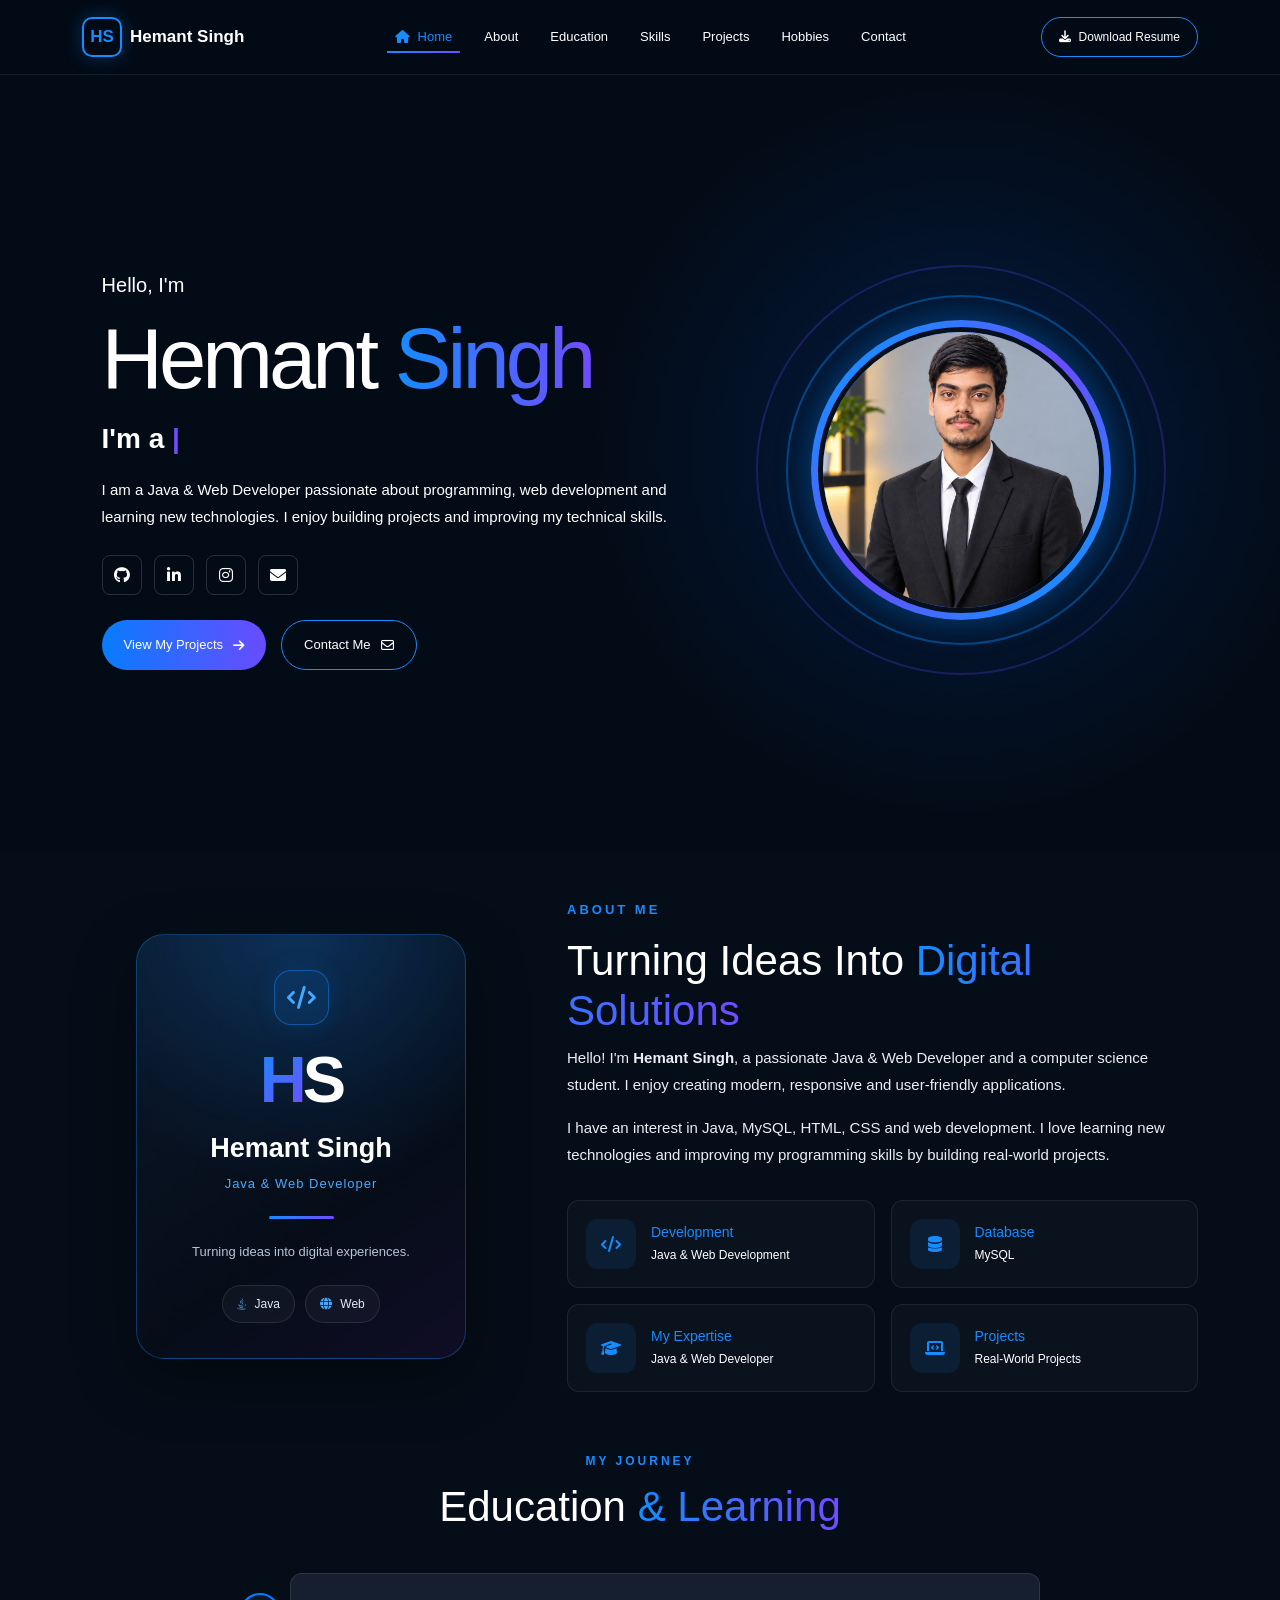
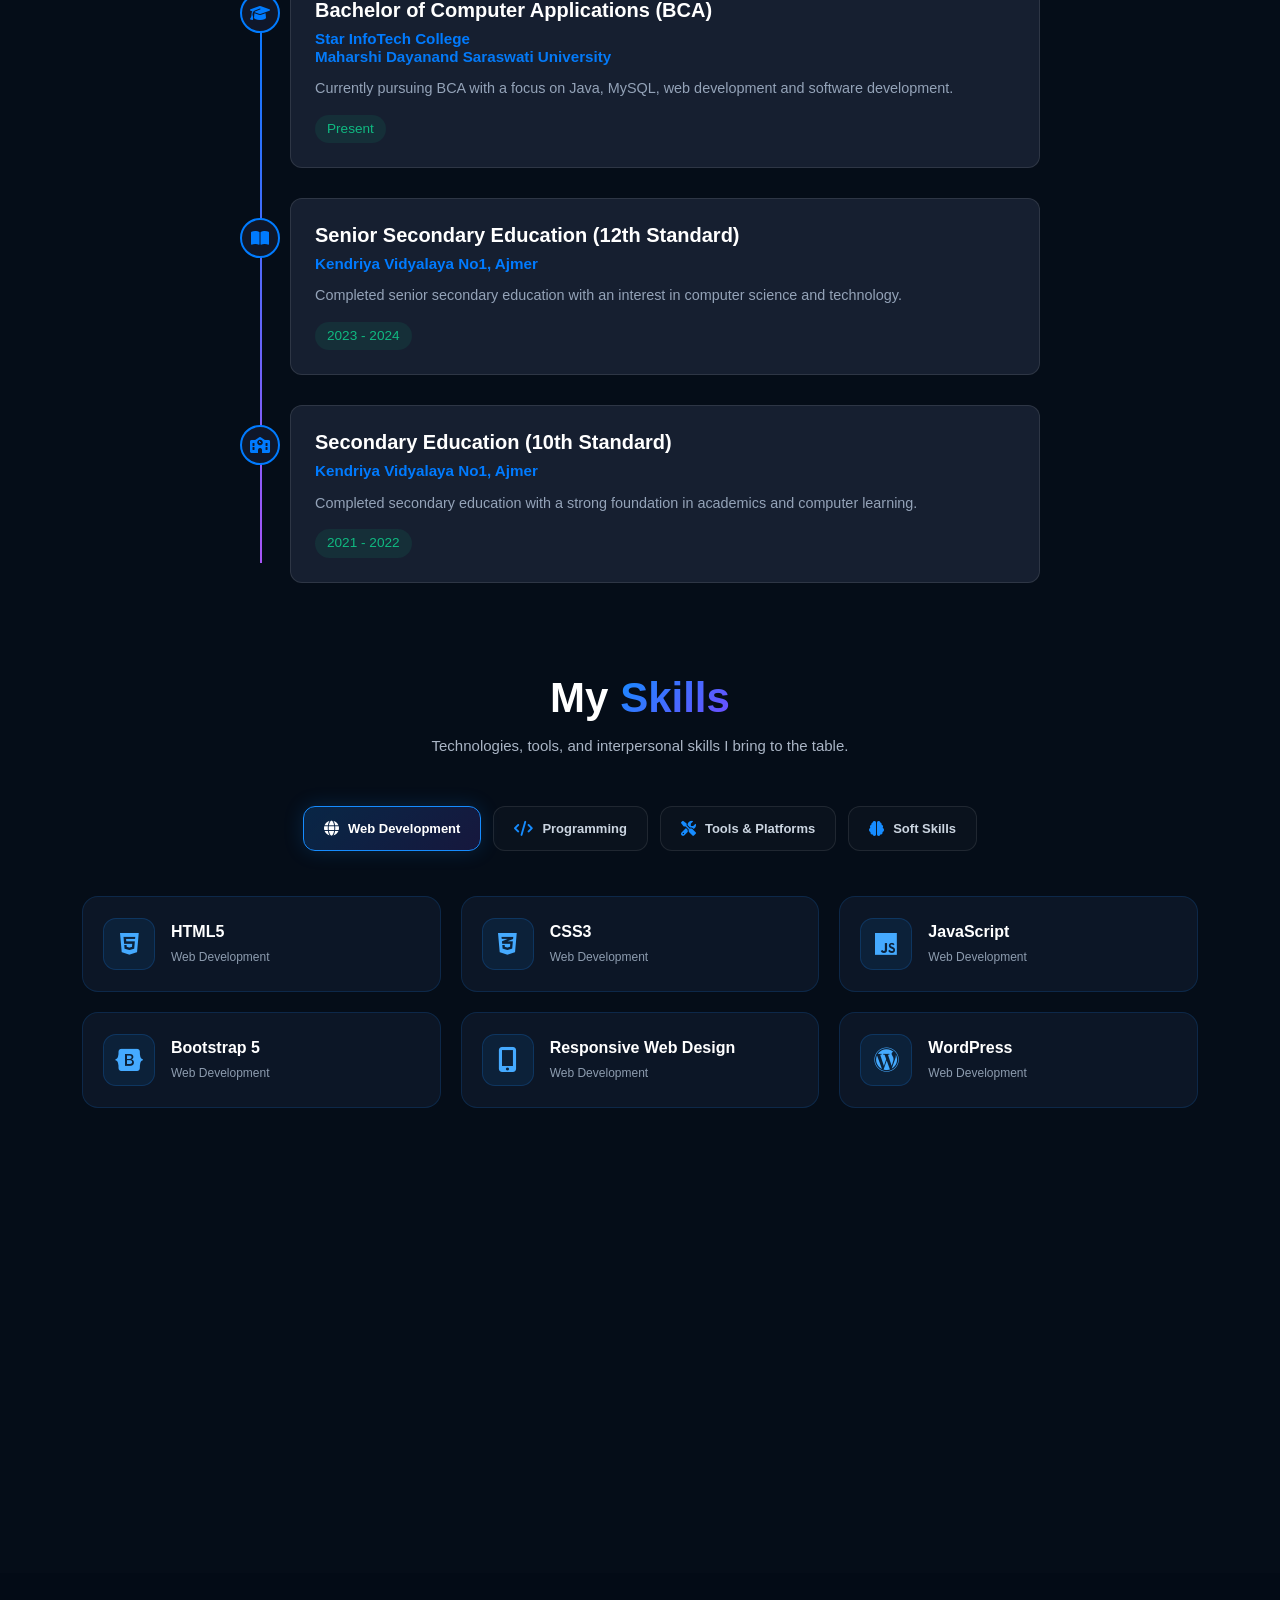
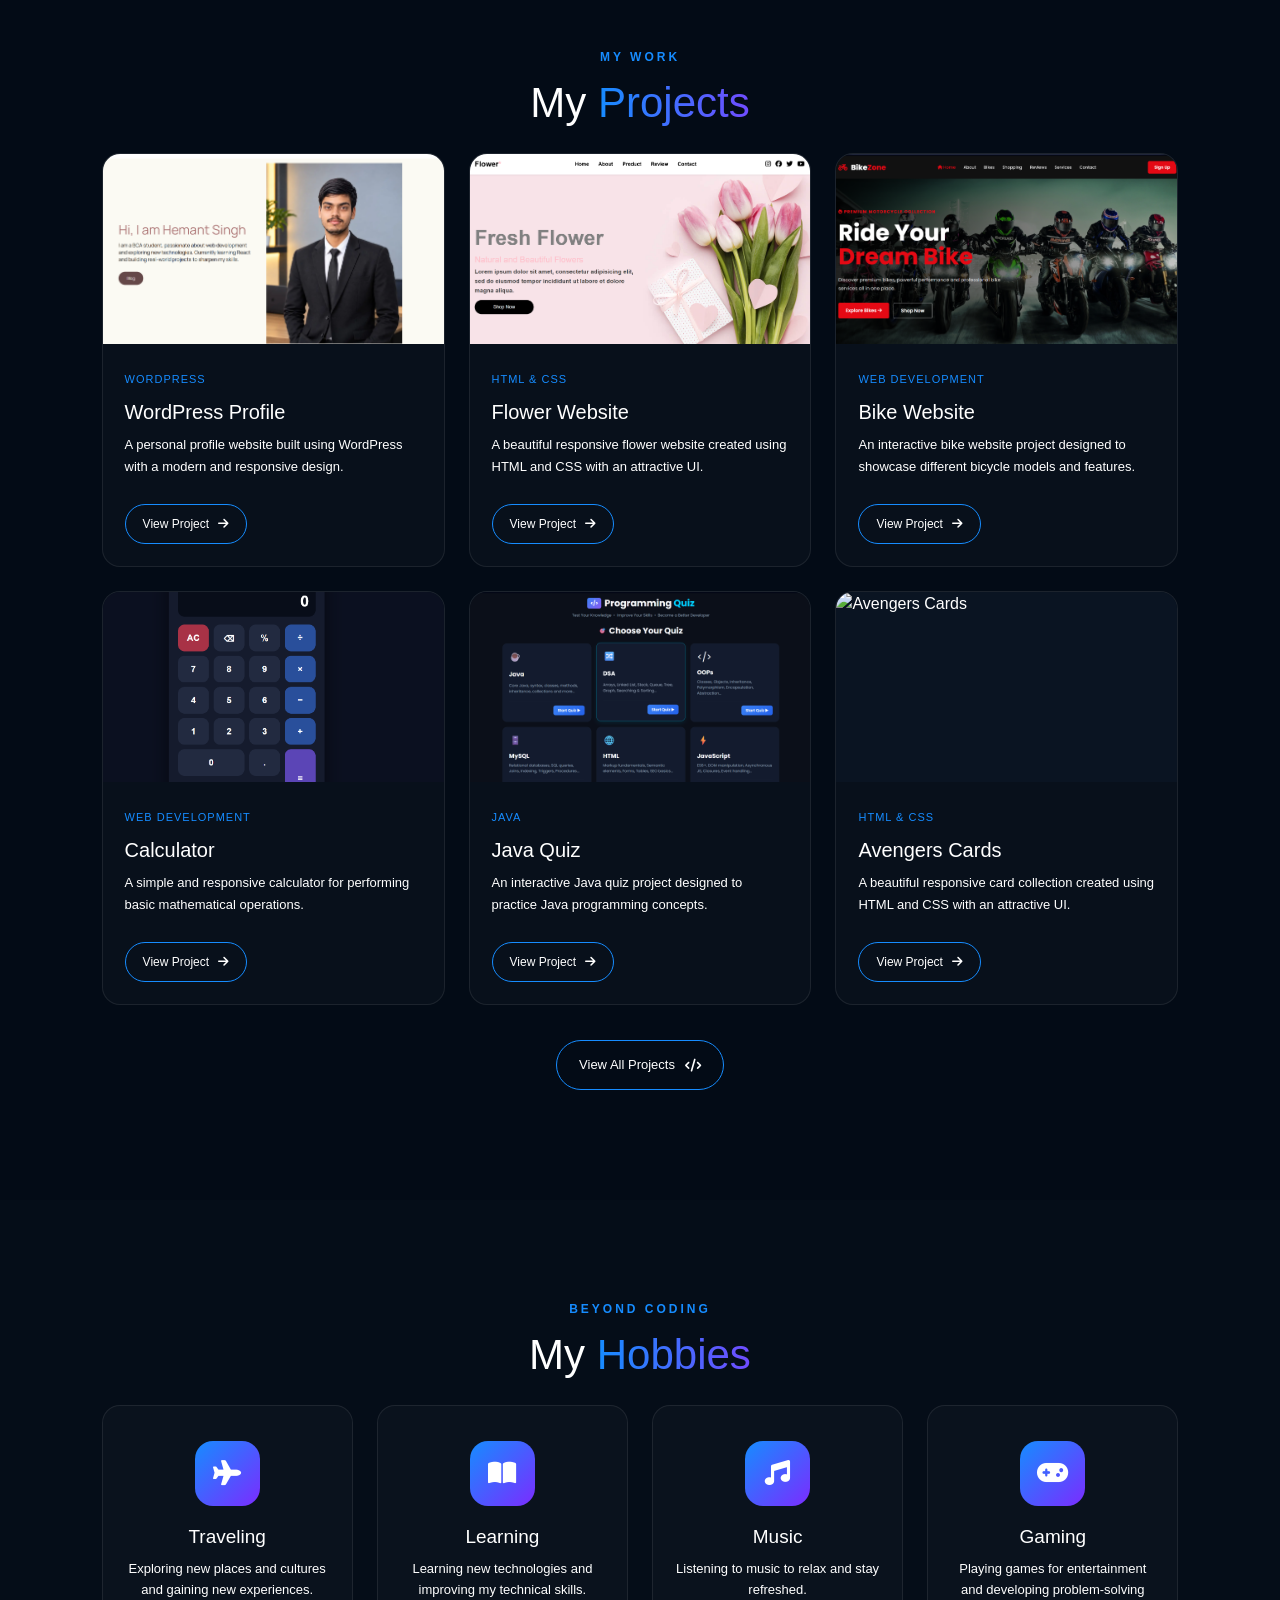
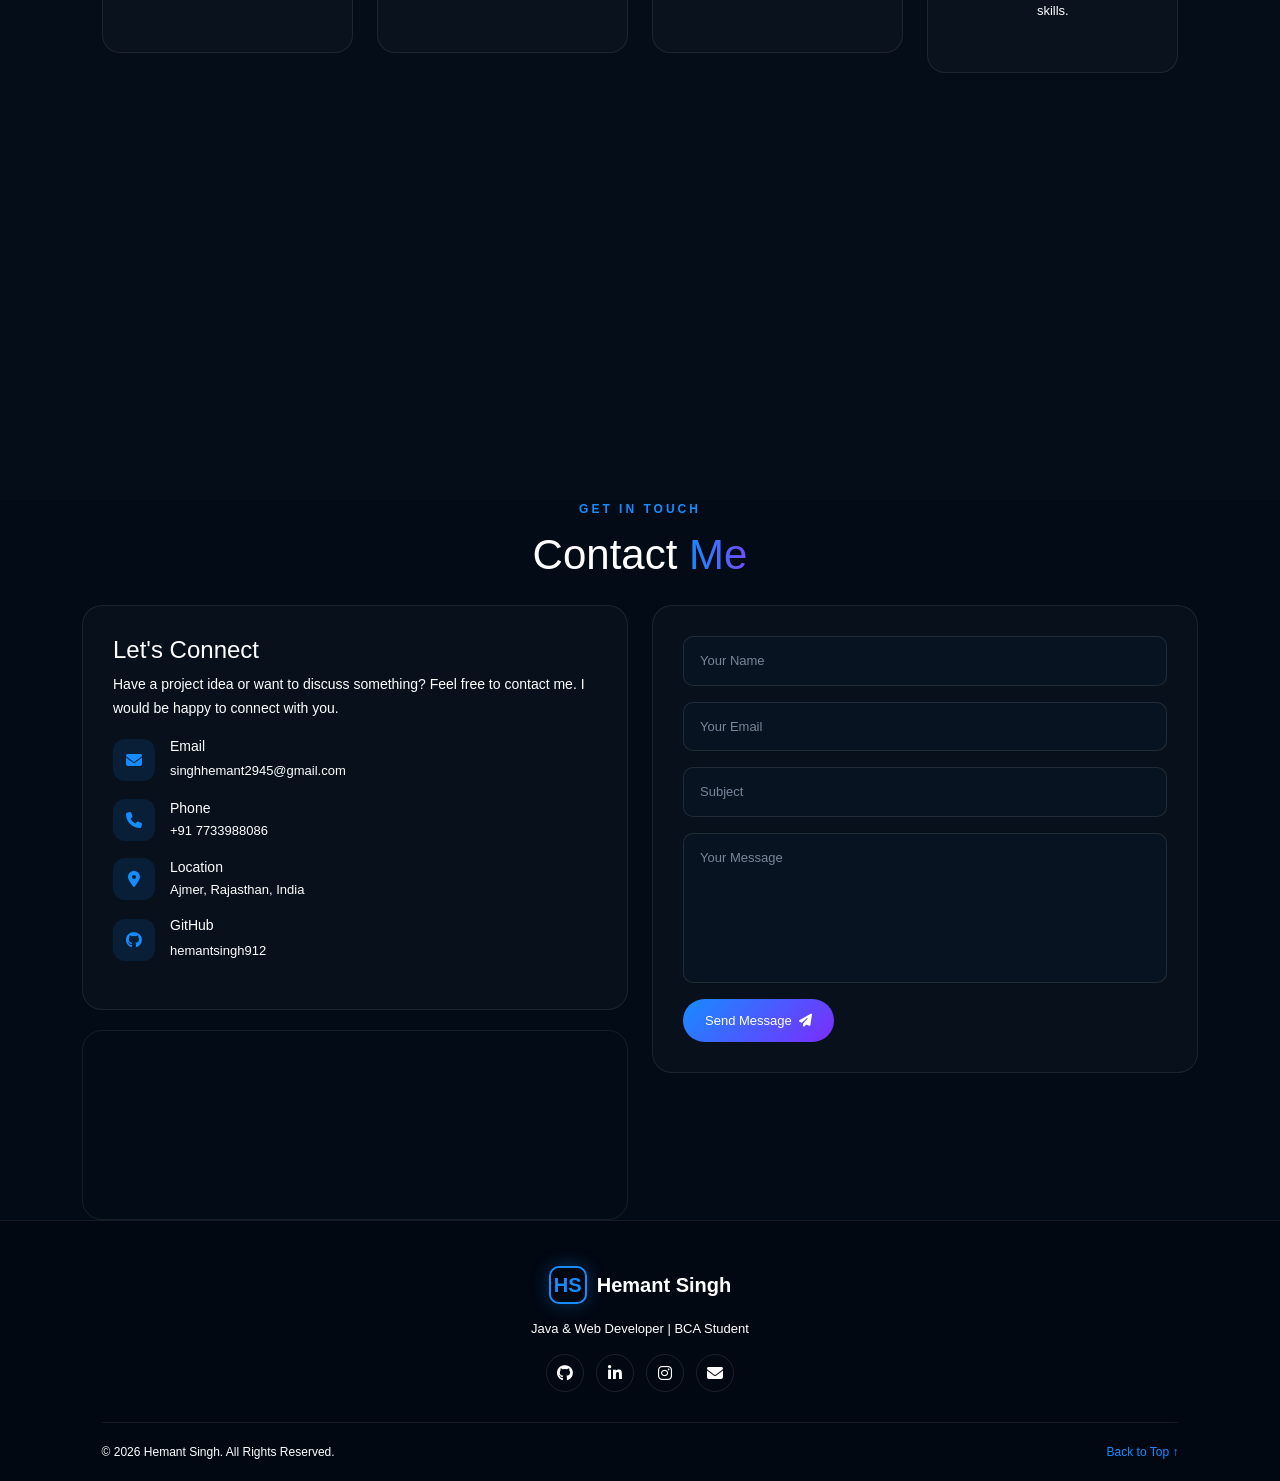
==== commit b3d59840: "contect section update" ====
--- a/index.html
+++ b/index.html
@@ -1286,6 +1286,9 @@
 
     <input type="hidden" name="_captcha" value="true">
 
+    <input type="hidden" name="_next"
+        value="https://hemantsingh912.github.io/Hemantsingh2026/#contact">
+
     <input type="text"
         name="name"
         class="form-control"
@@ -1712,7 +1715,7 @@
 });
 </script>   
 
-<script>
+<!-- <script>
 document.addEventListener("DOMContentLoaded", function () {
 
     const form = document.getElementById("contact-form");
@@ -1783,7 +1786,7 @@
     });
 
 });
-</script>
+</script> -->
 
 
 </body>
@@ -1818,4 +1821,4 @@
 
 
     
-  -->+  -->
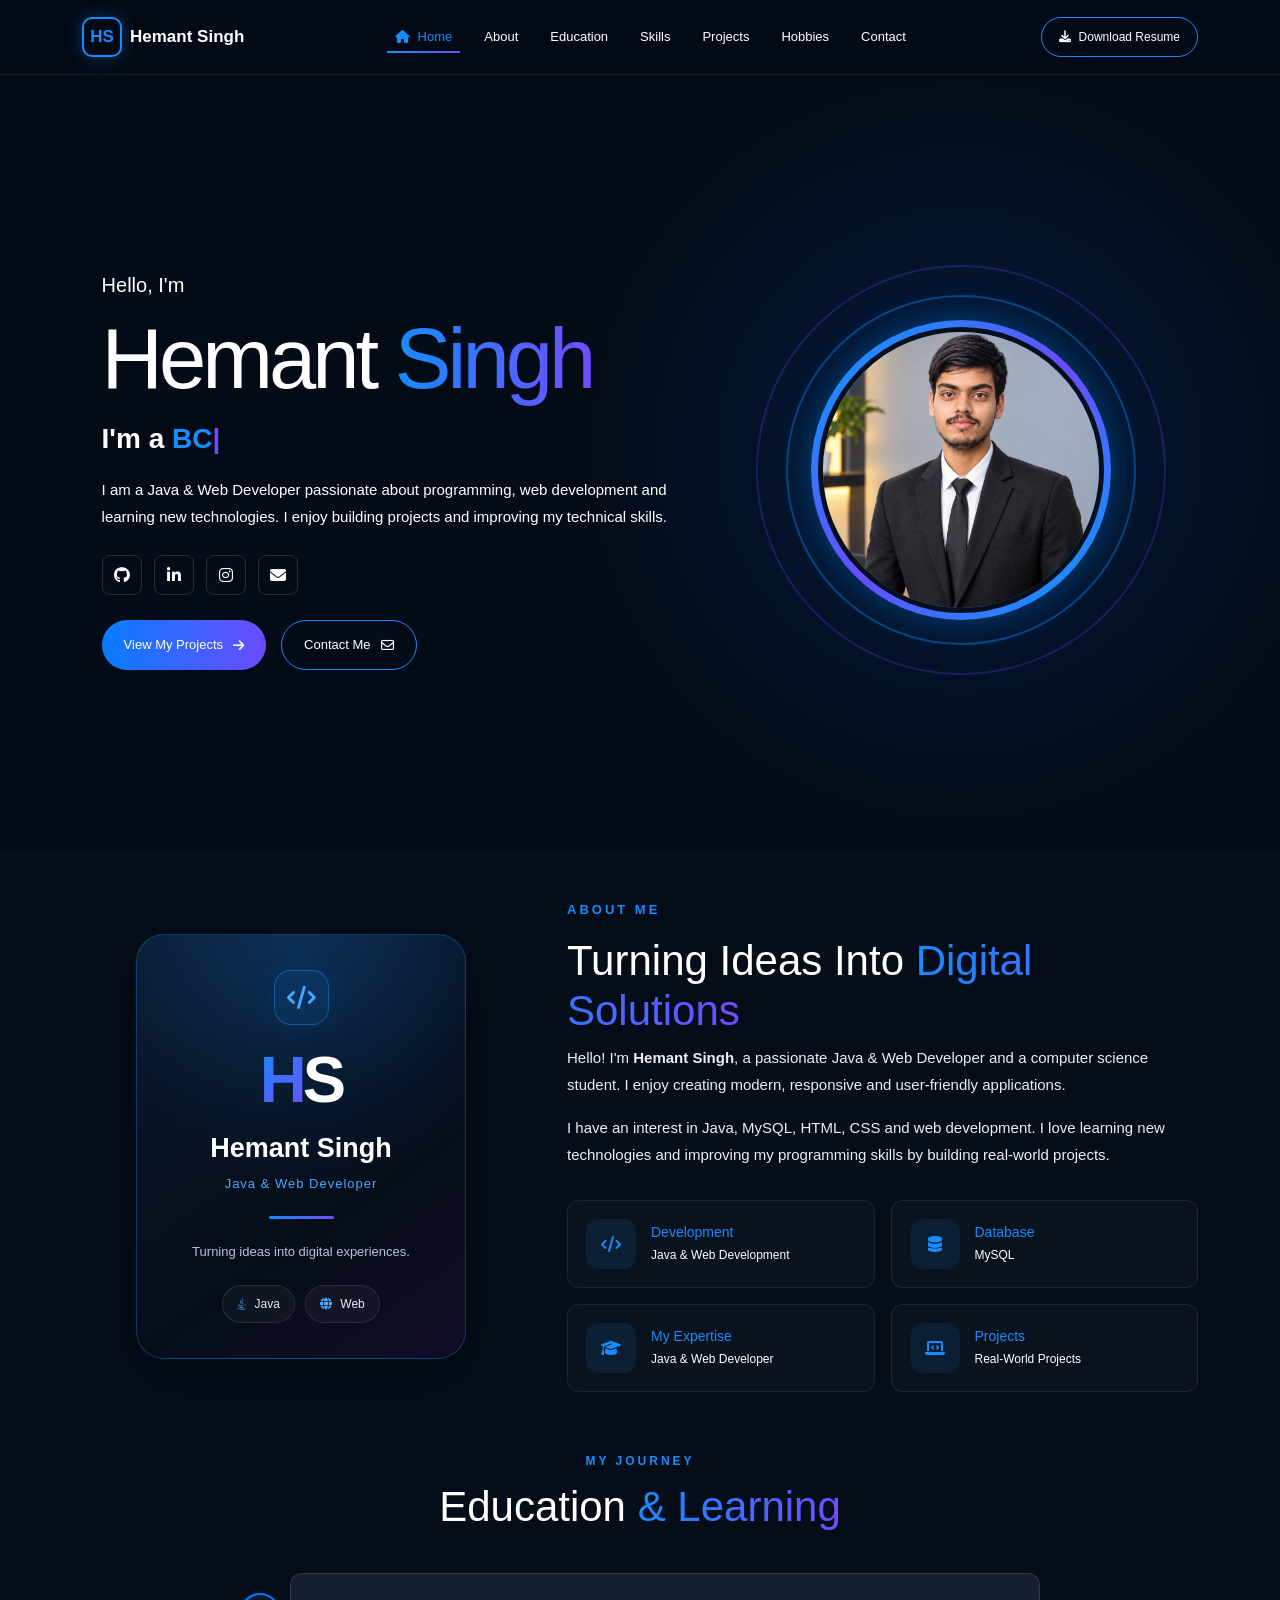
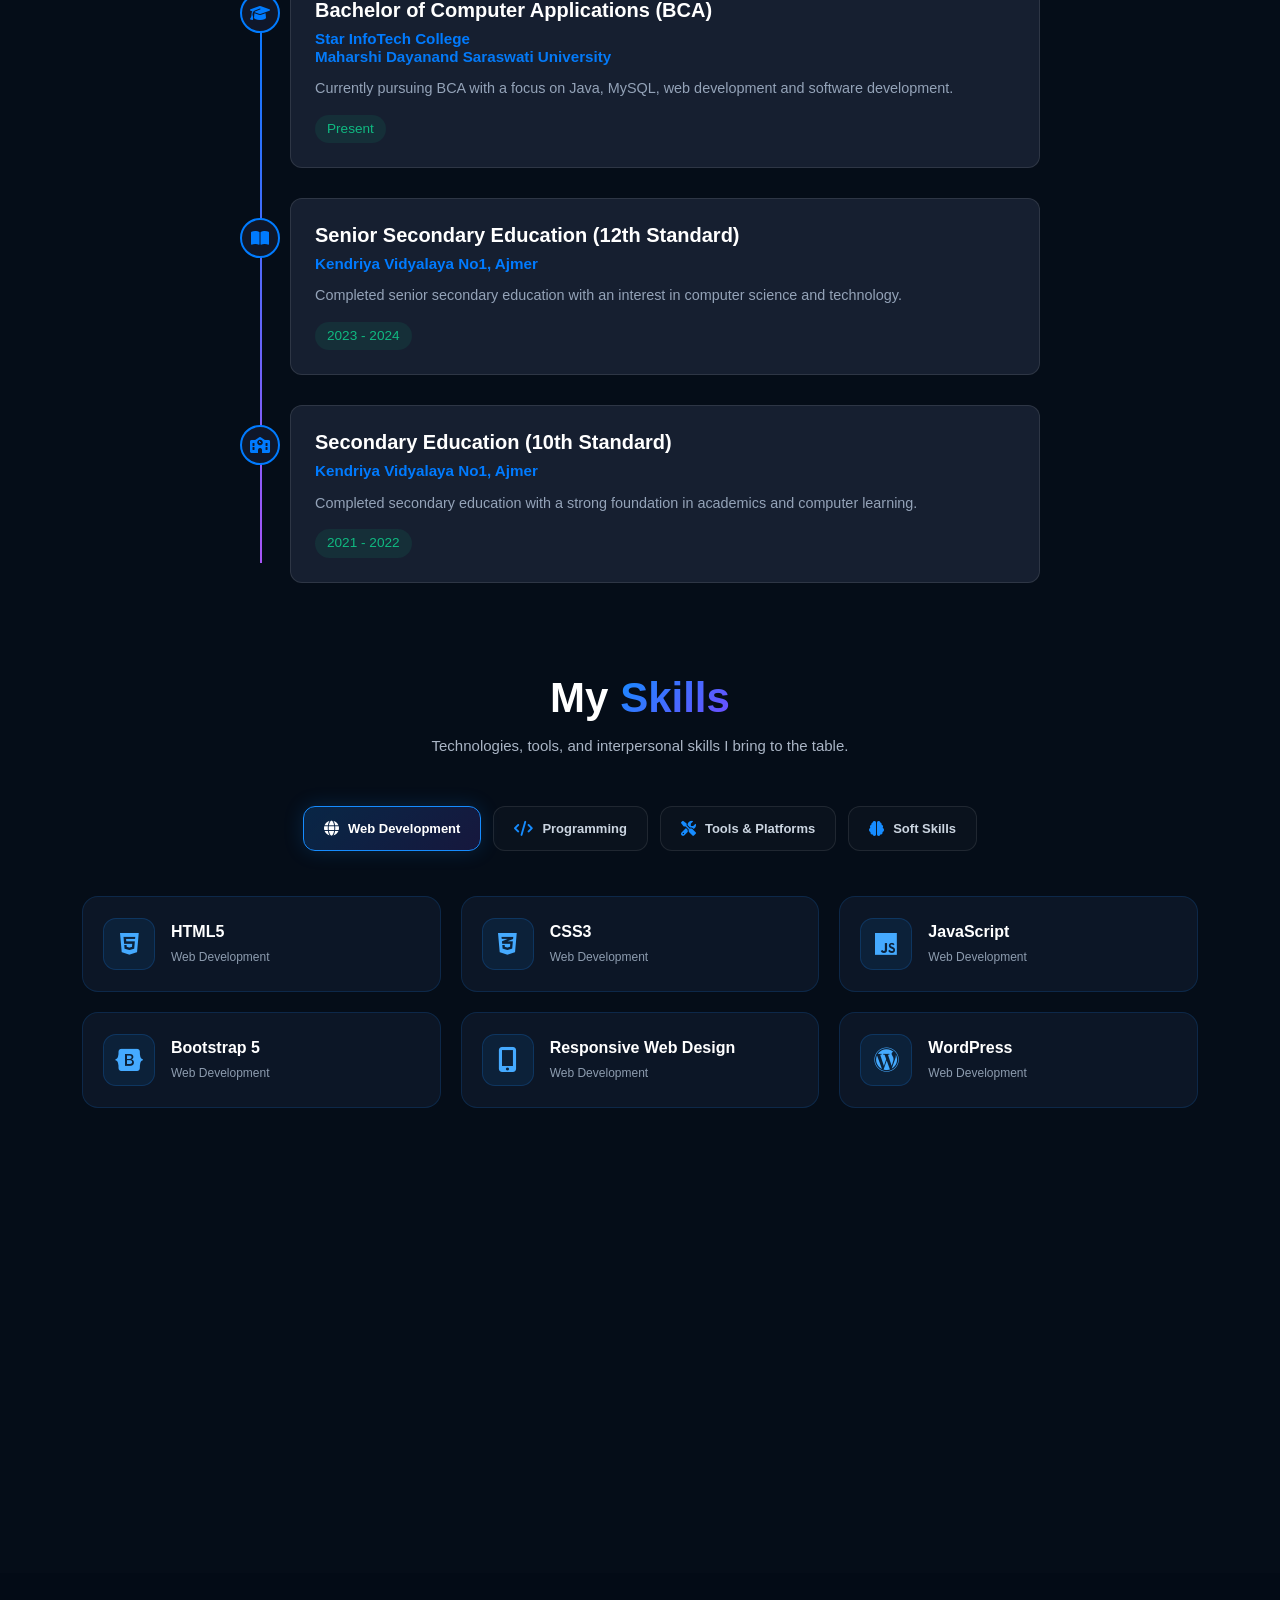
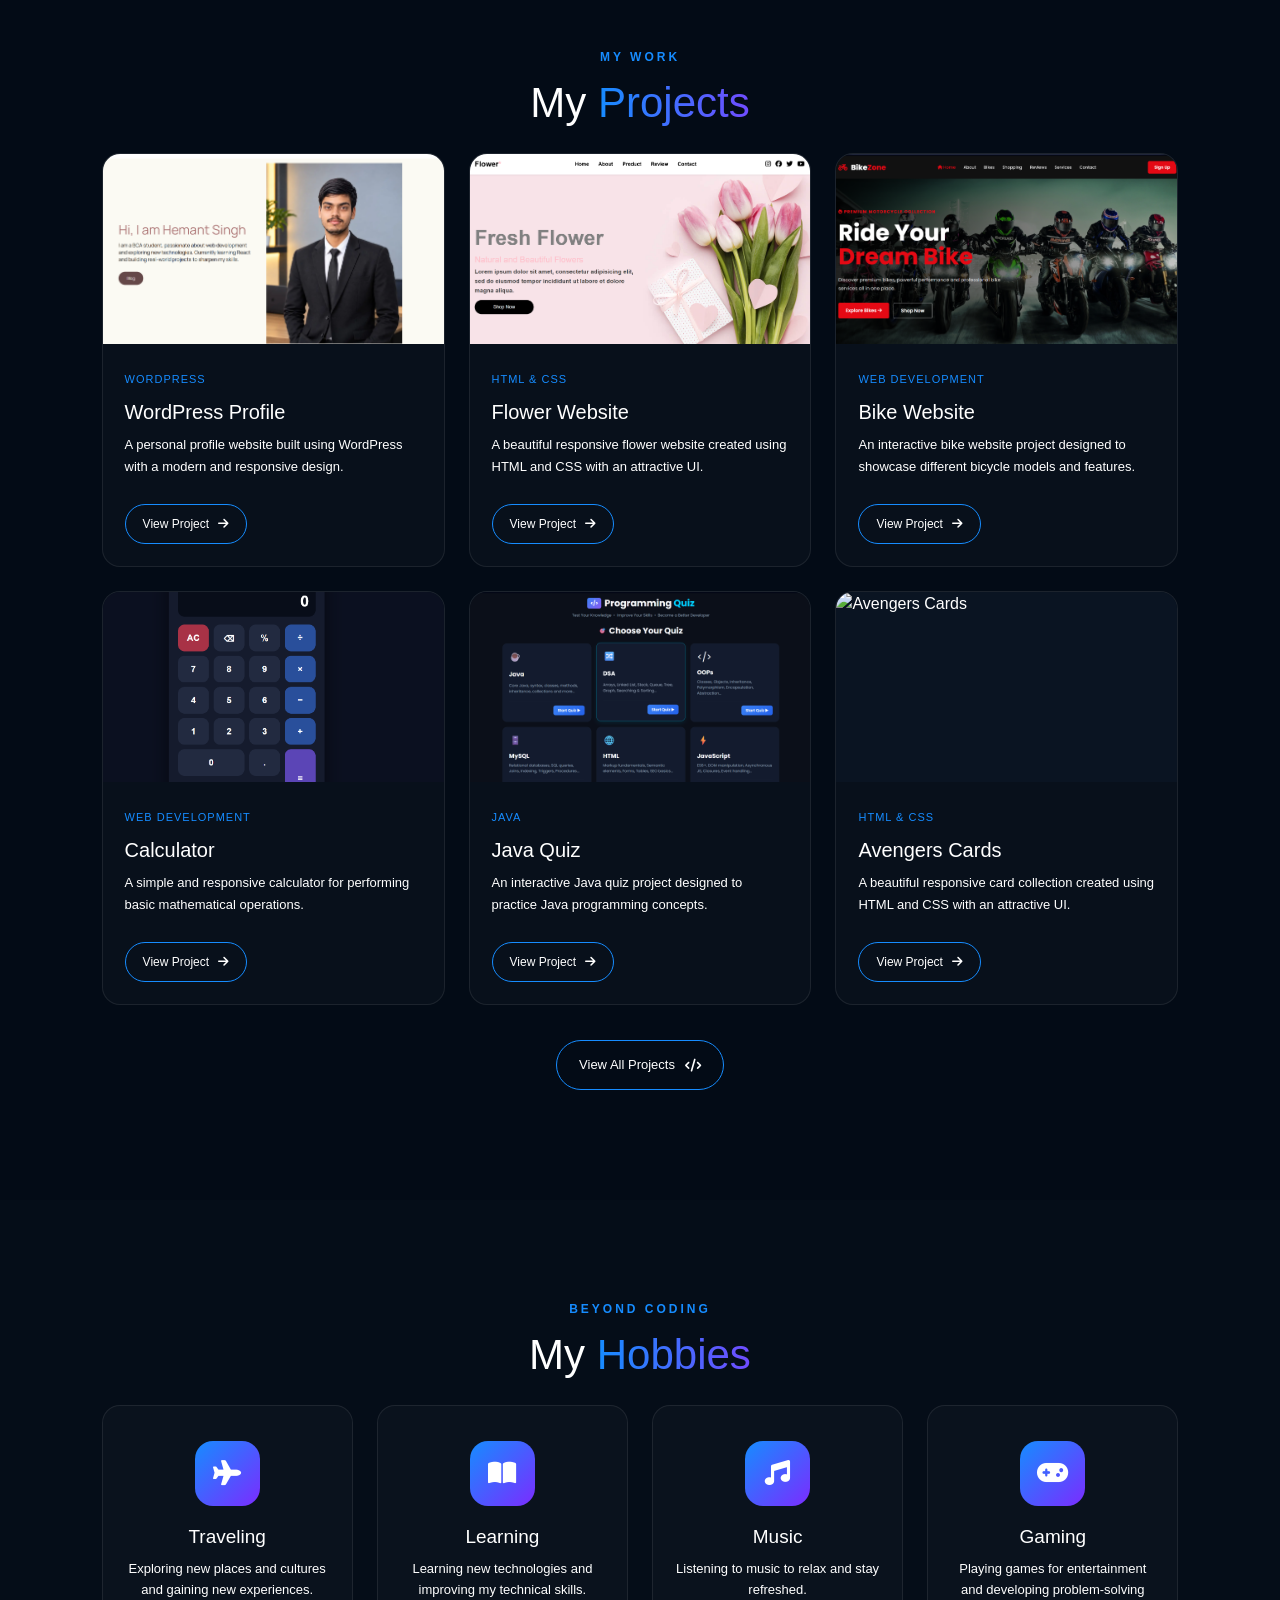
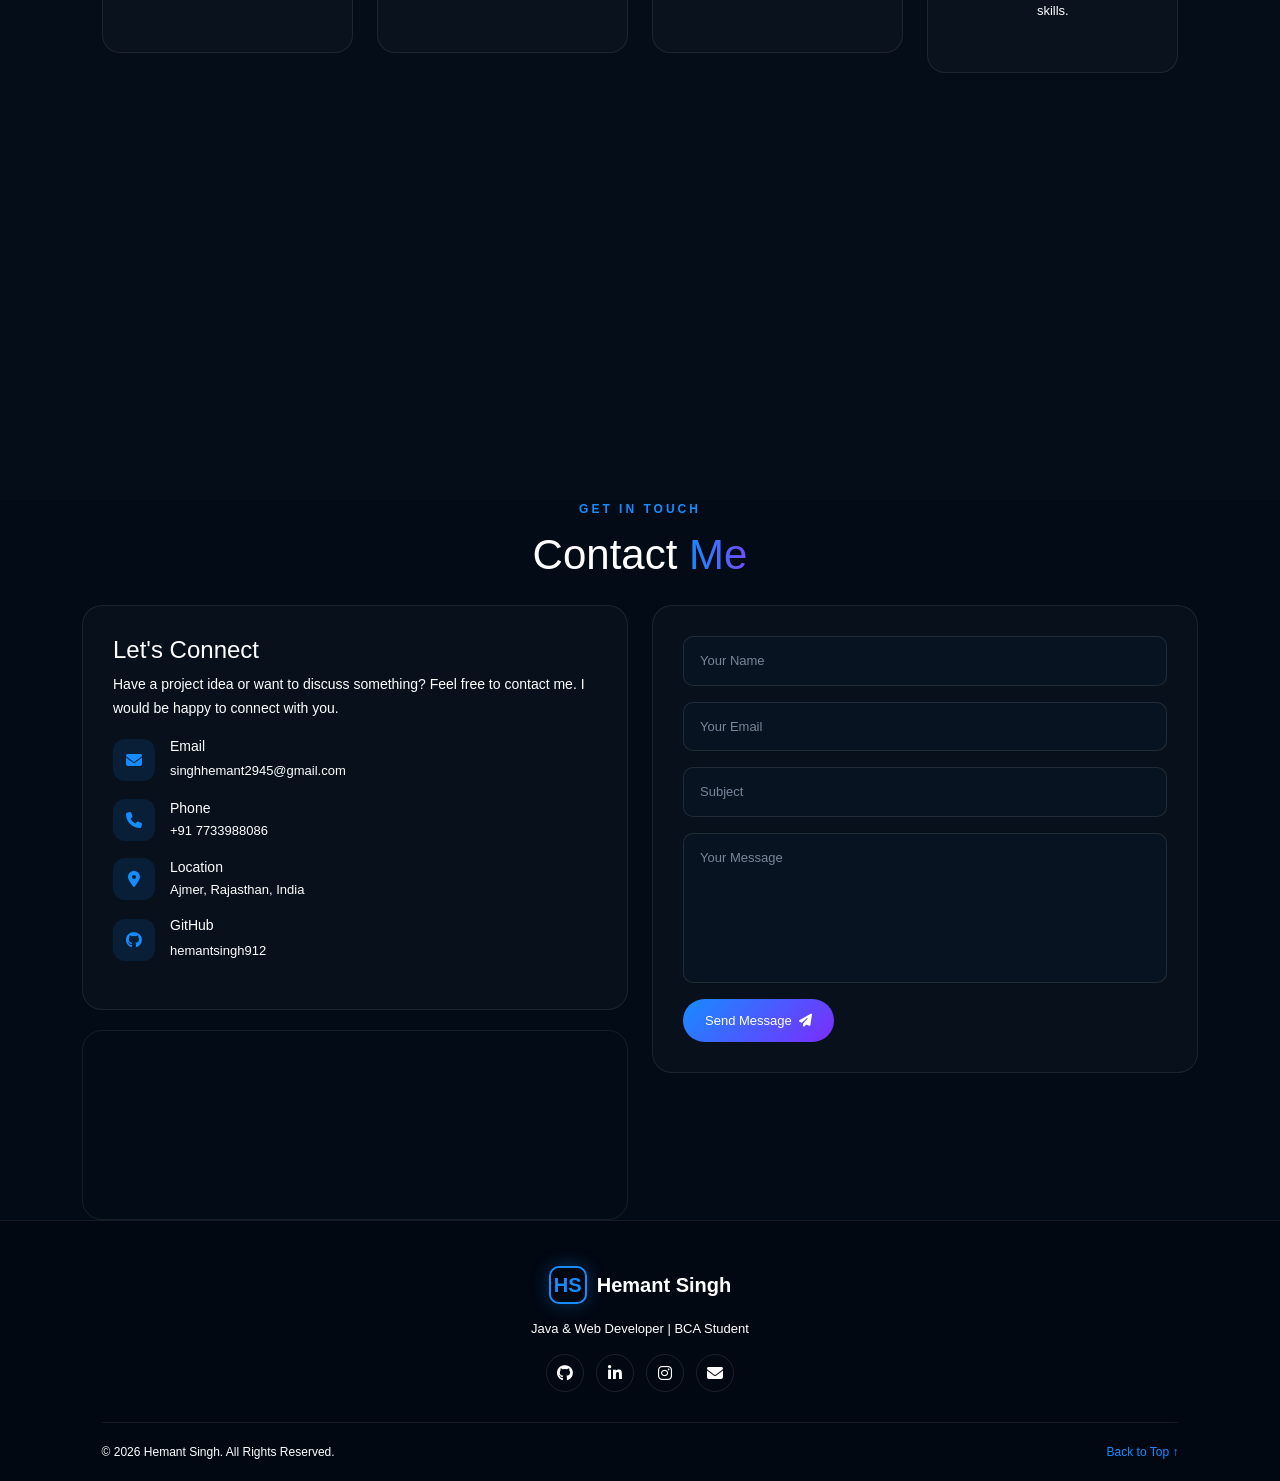
==== commit d42acecb: "All project link or acards image" ====
--- a/index.html
+++ b/index.html
@@ -993,7 +993,7 @@
                 <div class="project-card">
 
                     <div class="project-image">
-                        <img src="image/ACards.png"
+                        <img src="image/aCards.png"
                              alt="Avengers Cards">
                     </div>
 
@@ -1025,7 +1025,7 @@
 
     </div>
         <div class="back-profile">
-            <a href="project.html"class="btn-secondary-custom"> View All Projects<i class="fa-solid fa-code"></i></a>
+            <a href="Project.html"class="btn-secondary-custom"> View All Projects<i class="fa-solid fa-code"></i></a>
 
     </div>
 
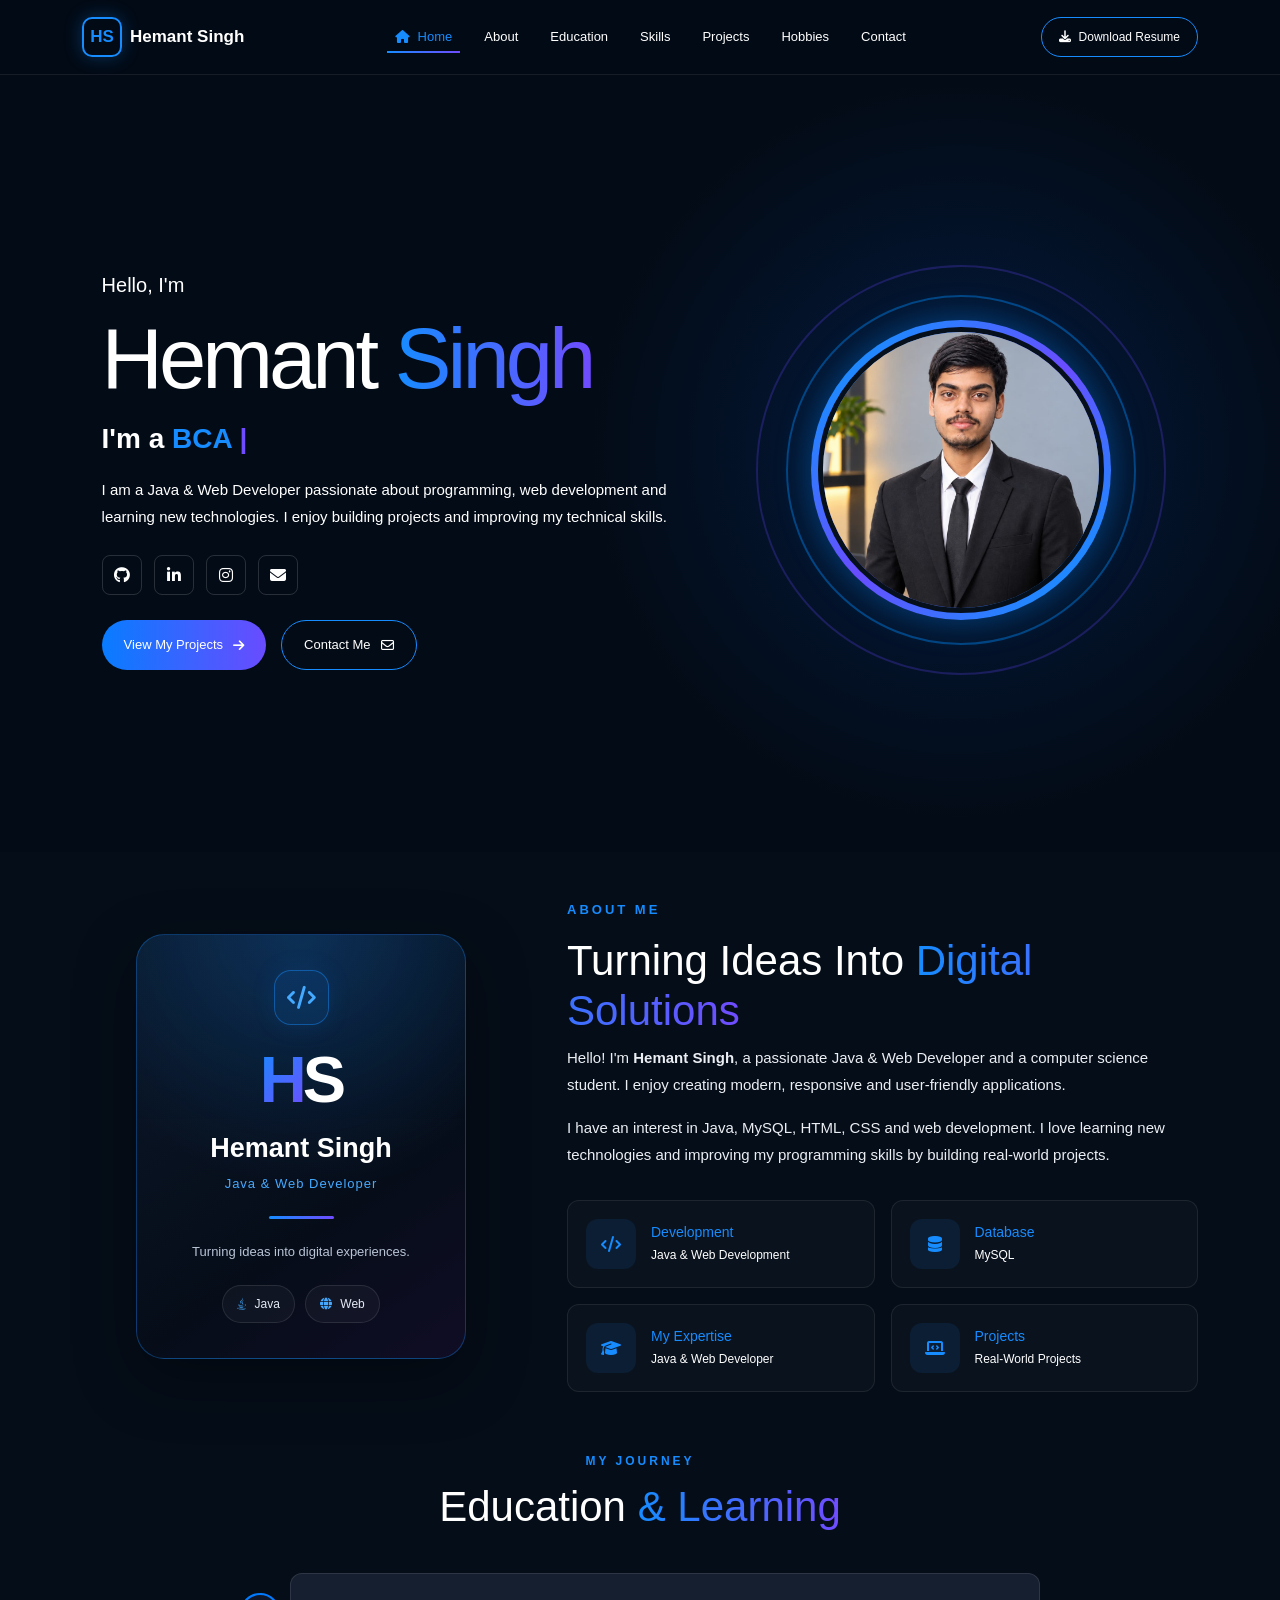
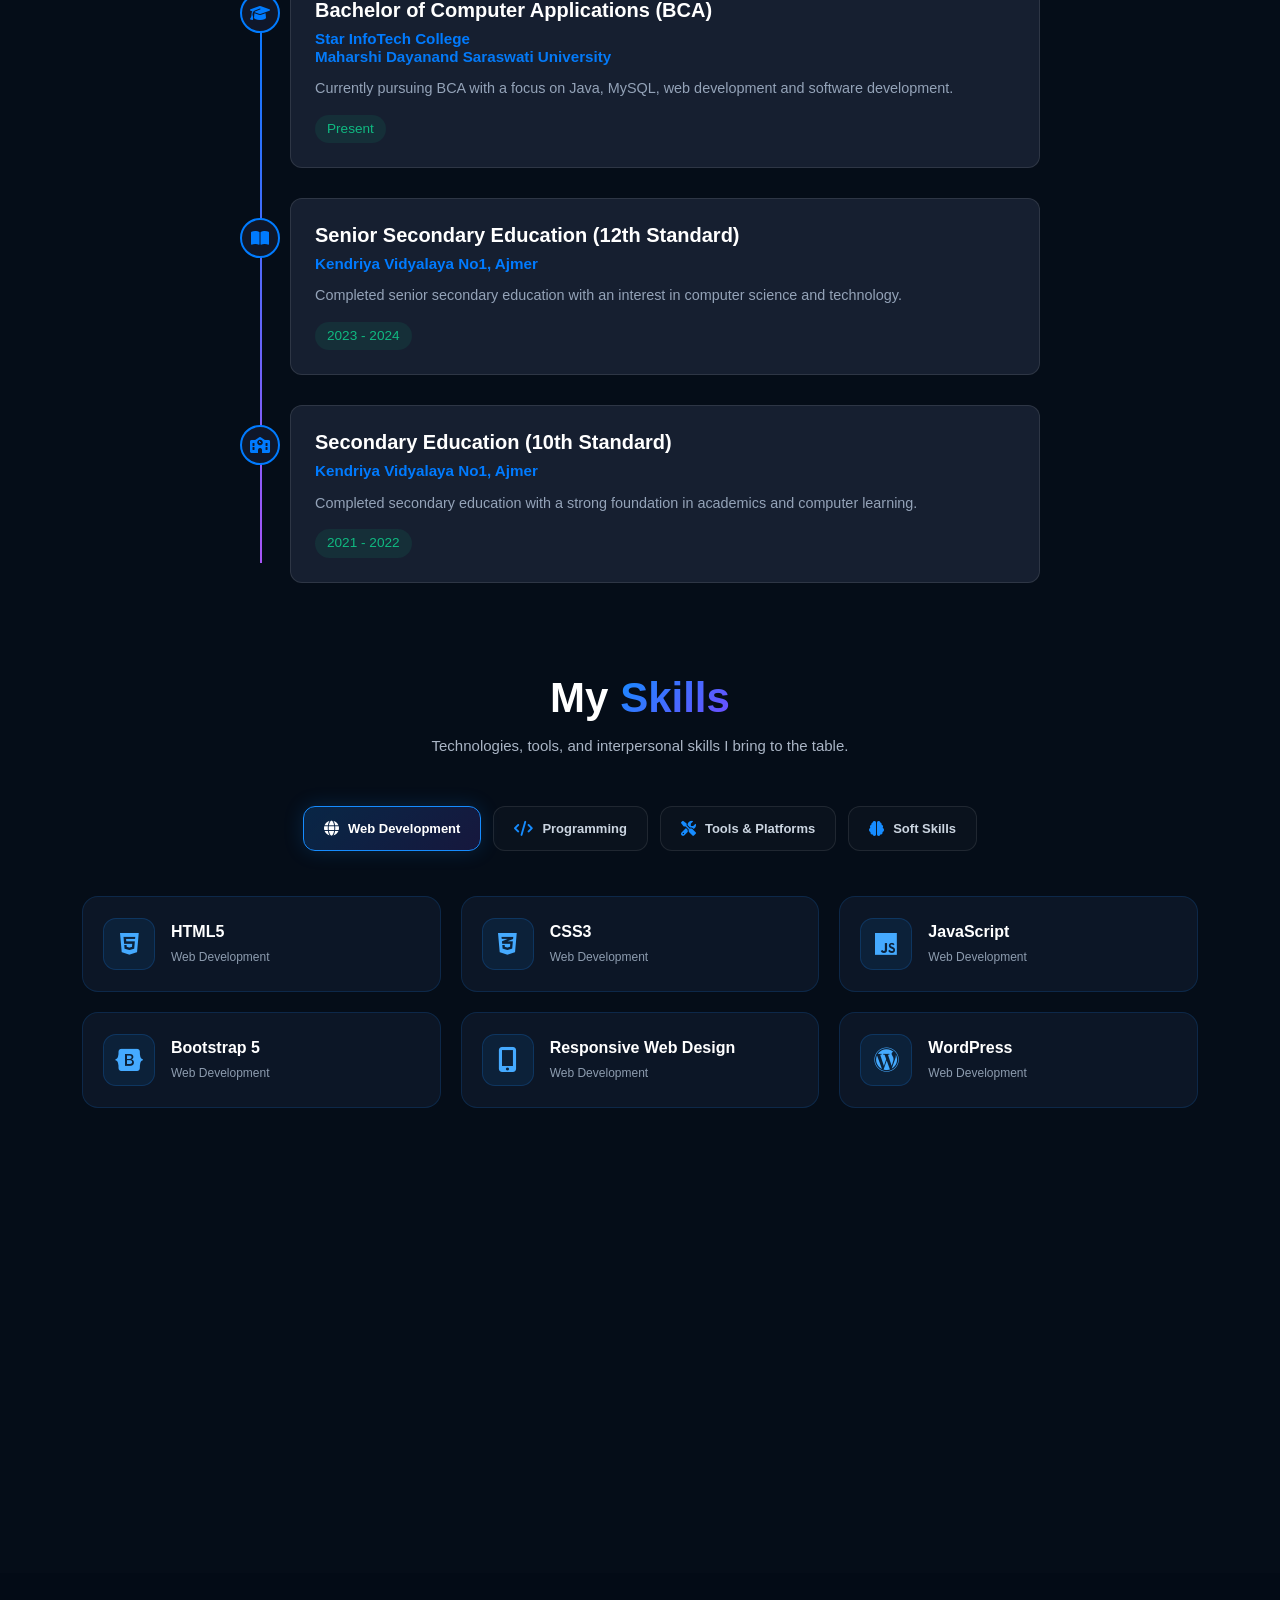
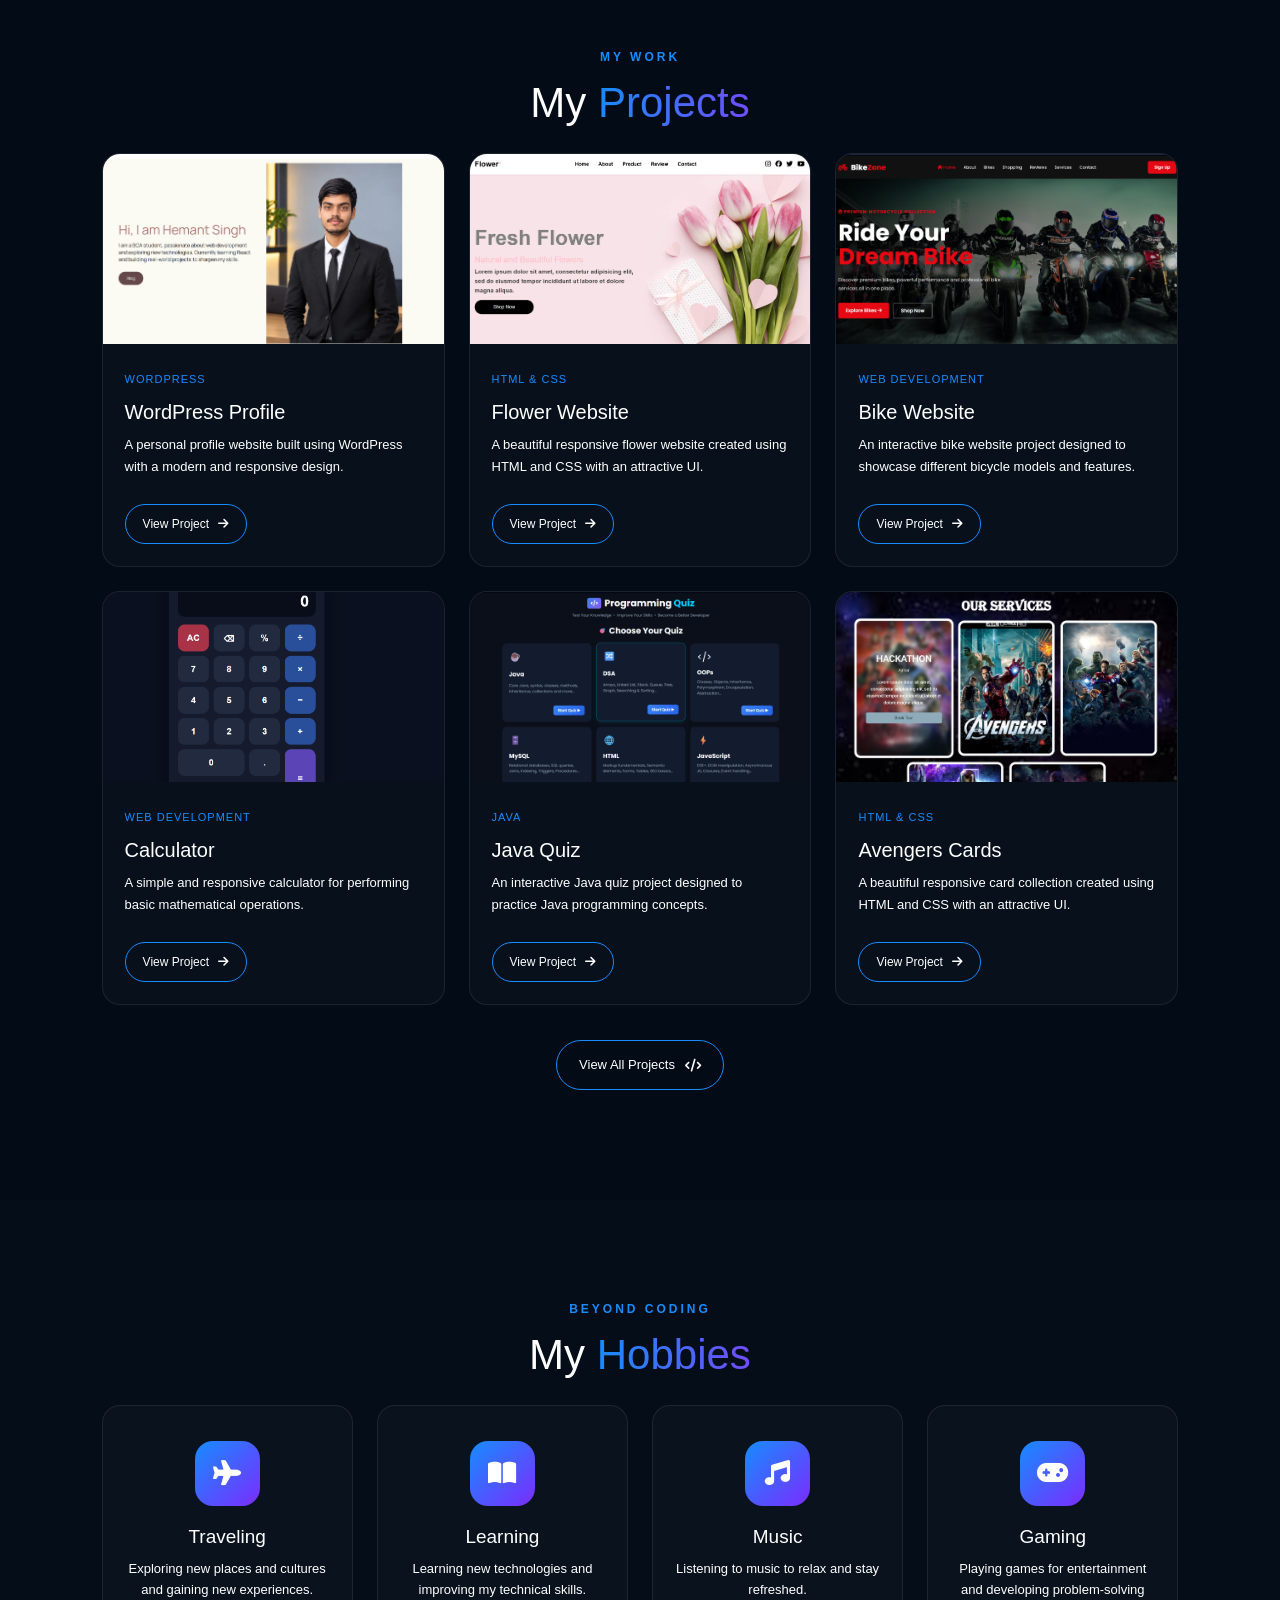
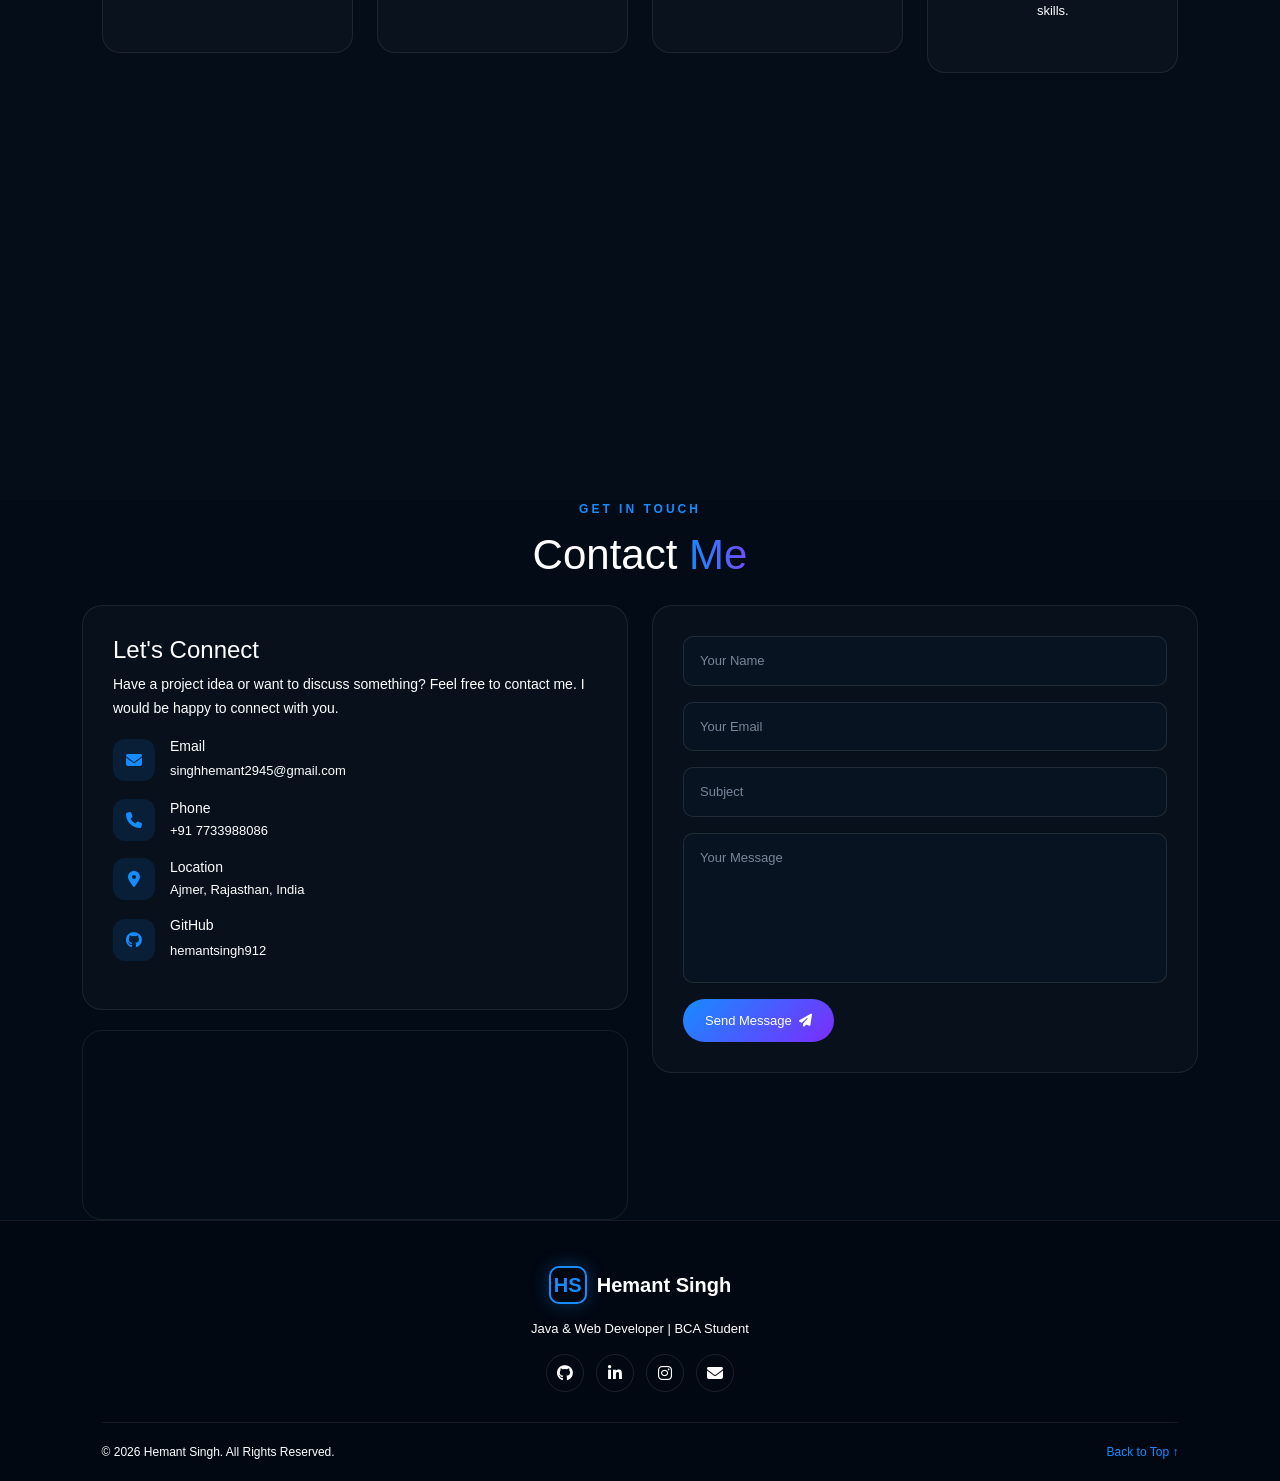
==== commit 3c407b3b: "Update print statement from 'Hello' to 'Goodbye'" ====
--- a/index.html
+++ b/index.html
@@ -993,7 +993,7 @@
                 <div class="project-card">
 
                     <div class="project-image">
-                        <img src="image/aCards.png"
+                        <img src="image/acards.png"
                              alt="Avengers Cards">
                     </div>
 
